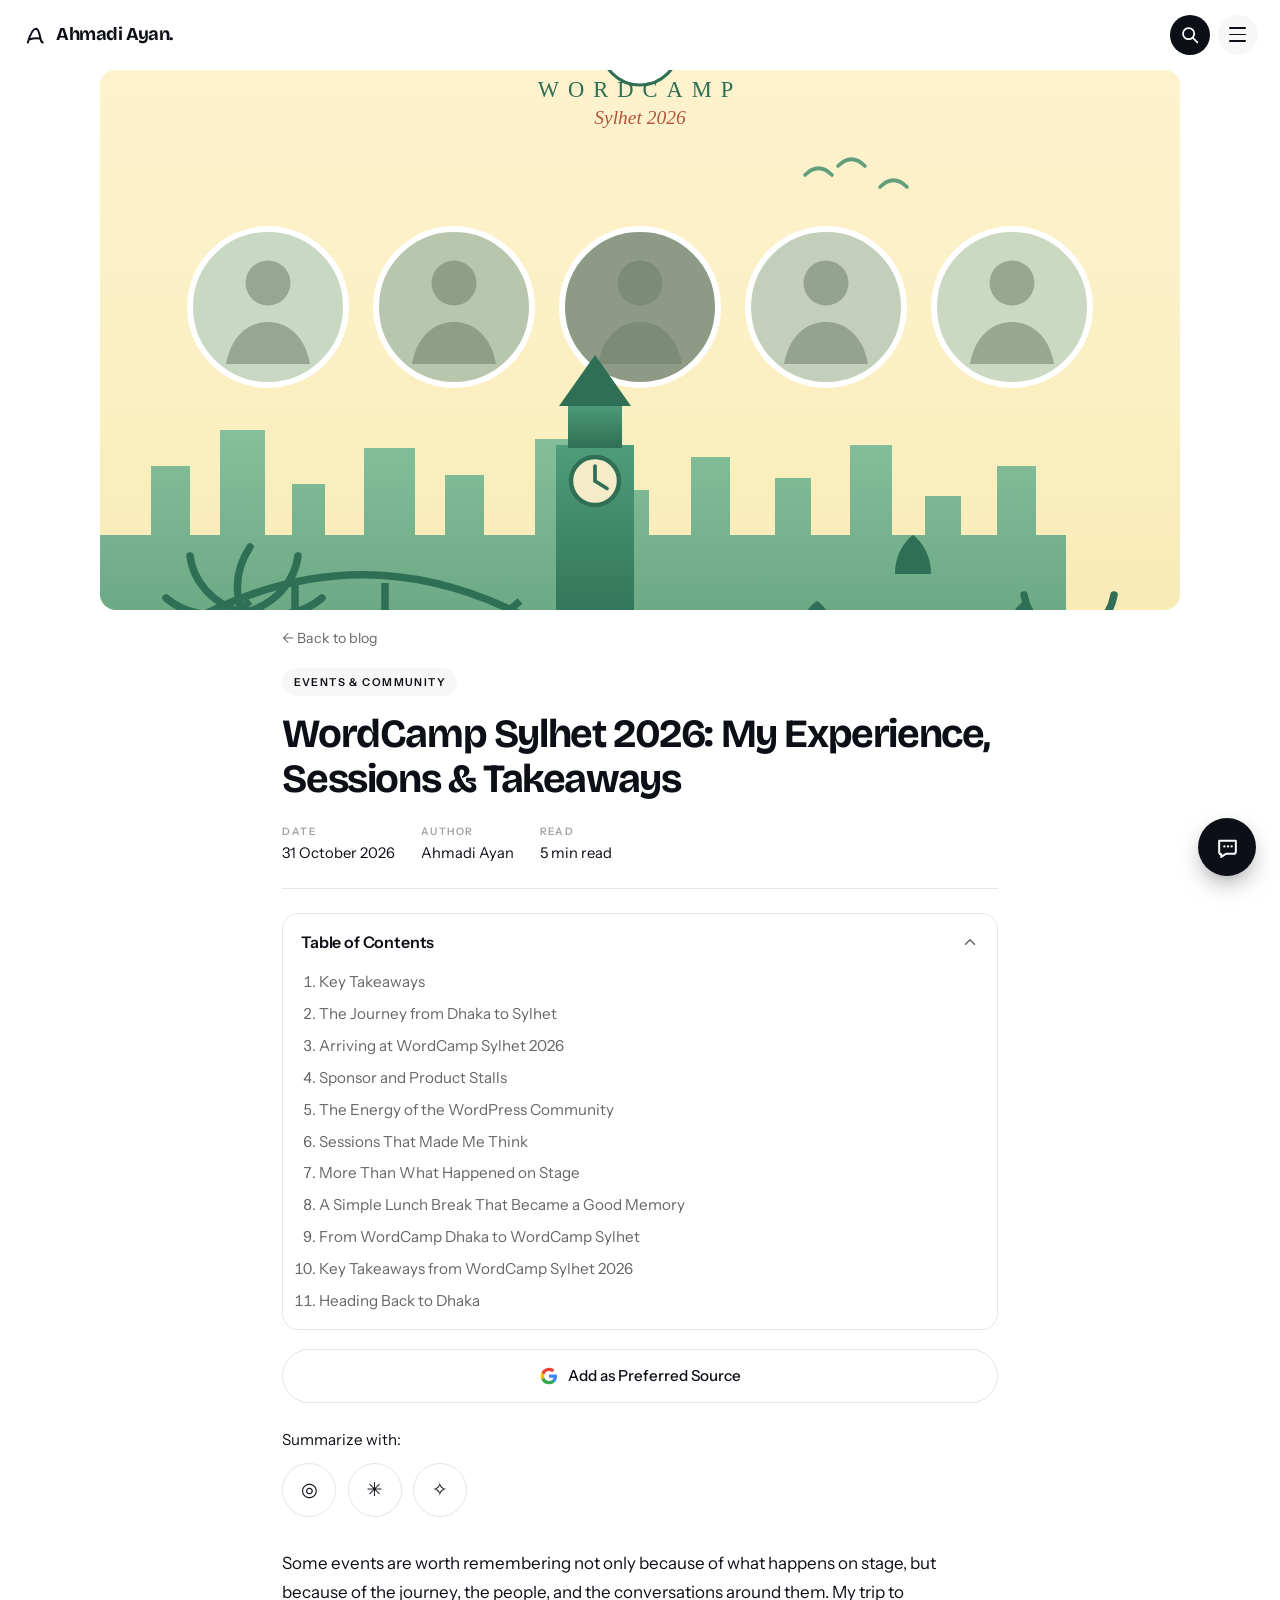
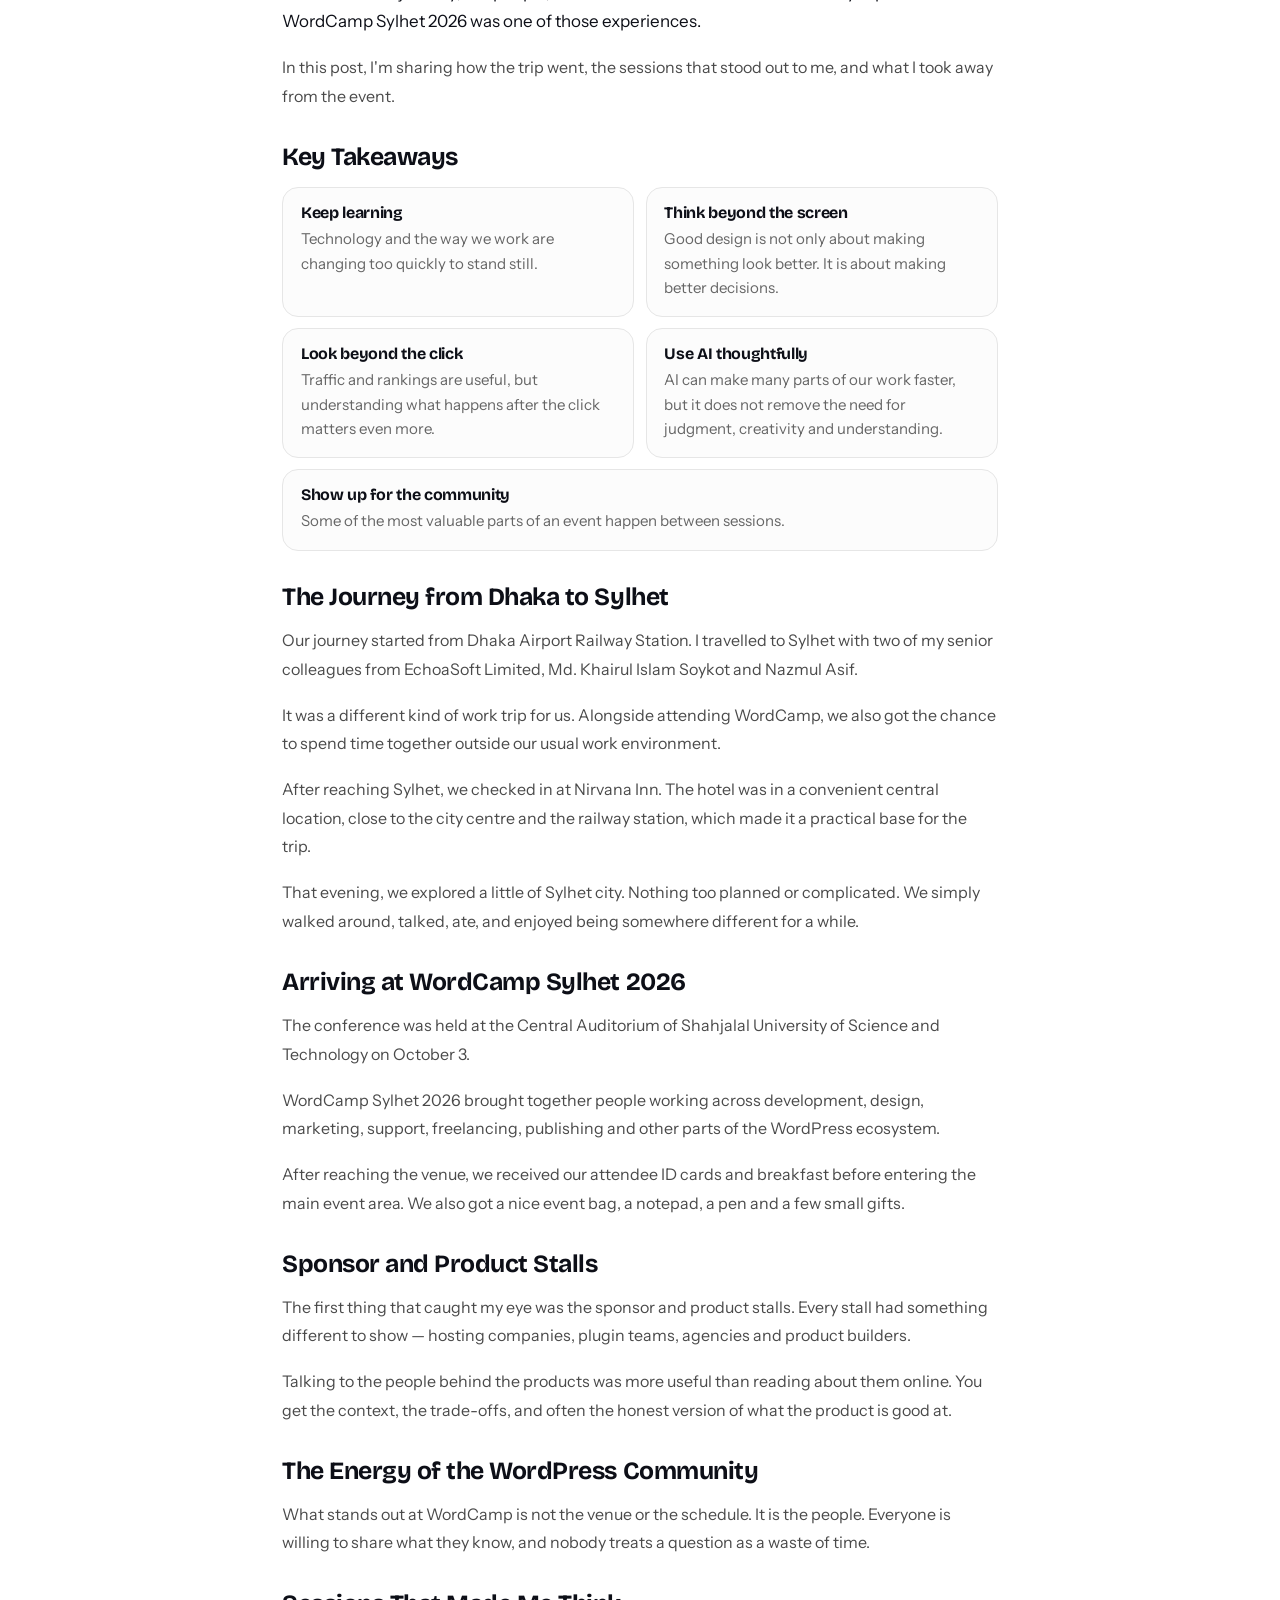
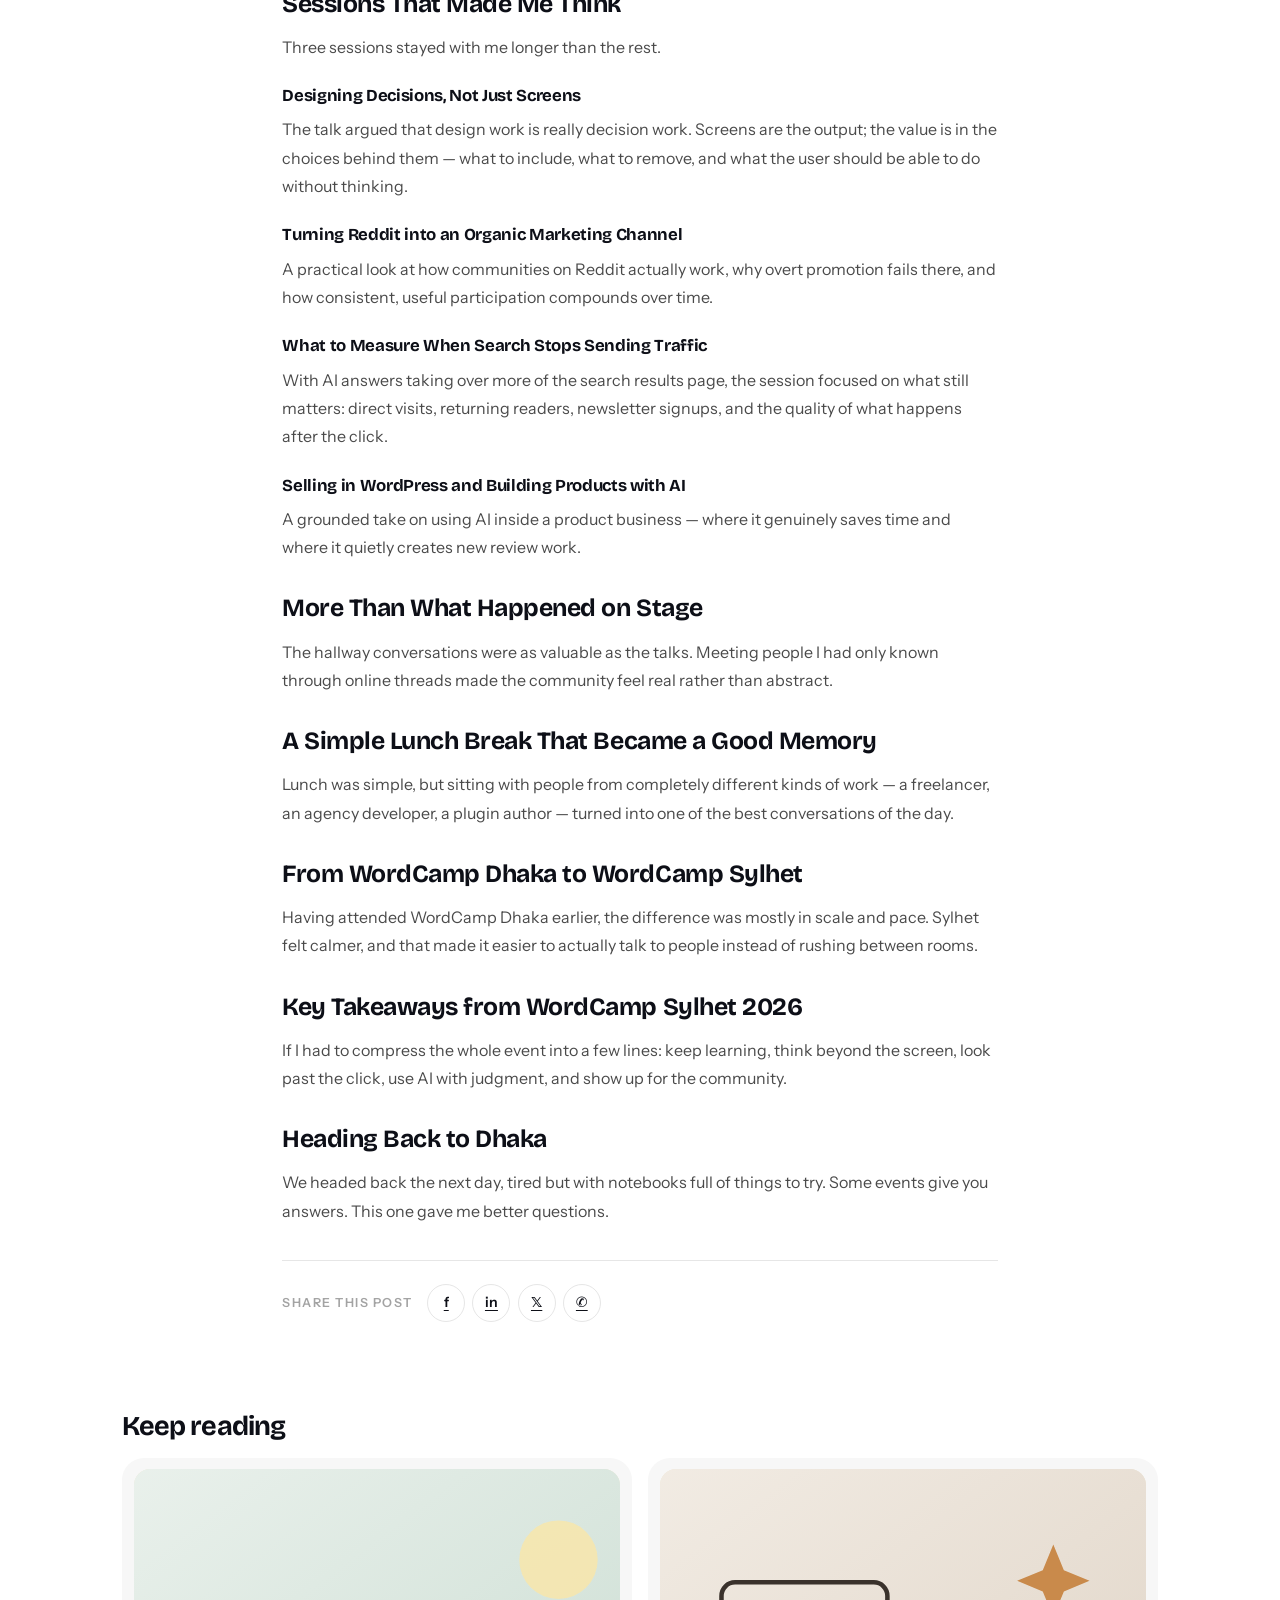
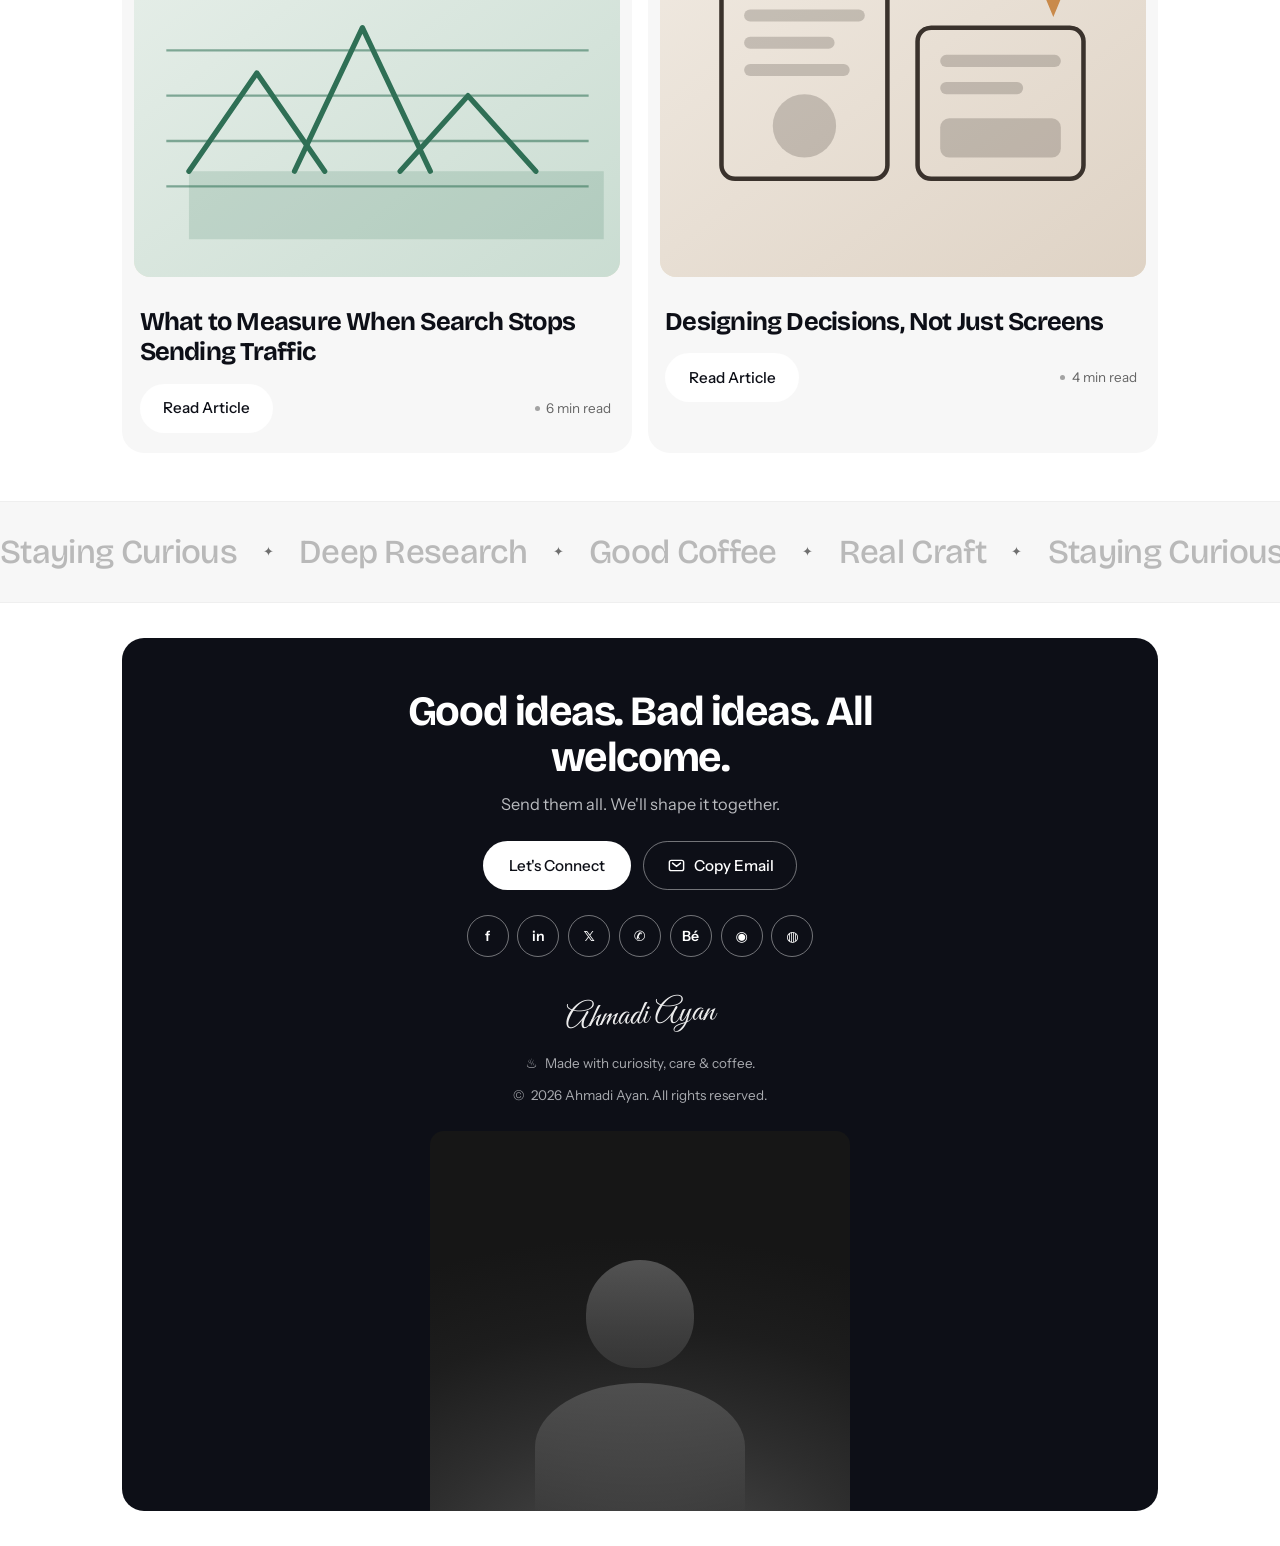
==== article.html @ 60da8b97 "Ahmadi Ayan portfolio — home, blog, article, resources, resume" ====
<!DOCTYPE html>
<html lang="en">
<head>
<meta charset="UTF-8" />
<meta name="viewport" content="width=device-width, initial-scale=1" />
<title>WordCamp Sylhet 2026: My Experience, Sessions &amp; Takeaways — Ahmadi Ayan</title>
<meta name="description" content="My trip from Dhaka to WordCamp Sylhet 2026: the sponsor stalls, standout sessions on AI, SEO and design, and the community moments that made it worth it." />
<meta name="theme-color" content="#ffffff" />
<link rel="preconnect" href="https://fonts.googleapis.com" />
<link rel="preconnect" href="https://fonts.gstatic.com" crossorigin />
<link href="https://fonts.googleapis.com/css2?family=Bricolage+Grotesque:opsz,wght@12..96,400;12..96,500;12..96,600;12..96,700;12..96,800&family=Instrument+Sans:wght@400;500;600;700&family=Great+Vibes&display=swap" rel="stylesheet" />
<link rel="stylesheet" href="css/style.css" />
<link rel="stylesheet" href="css/article.css" />
</head>
<body class="page-article">

<header class="hdr" id="hdr">
  <a class="brand" href="index.html" aria-label="Ahmadi Ayan — home">
    <svg class="mark" viewBox="0 0 40 40" aria-hidden="true">
      <path d="M9 31.5c3.4-11.8 7.6-21.2 12.4-21.2 4.4 0 5.6 8.4 6.8 14.4.9 4.5 2 6.8 3.8 6.8" fill="none" stroke="currentColor" stroke-width="3.2" stroke-linecap="round"/>
      <path d="M12.5 26.5c4.6-1.4 9.4-1.7 14.6-1.1" fill="none" stroke="currentColor" stroke-width="3.2" stroke-linecap="round"/>
    </svg>
    <span class="brand-name">Ahmadi Ayan.</span>
  </a>

  <div class="hdr-actions">
    <button class="icon-btn icon-dark" id="searchBtn" aria-label="Search" aria-expanded="false">
      <svg viewBox="0 0 24 24" aria-hidden="true">
        <circle cx="11" cy="11" r="6.4" fill="none" stroke="currentColor" stroke-width="2"/>
        <path d="M15.8 15.8 21 21" fill="none" stroke="currentColor" stroke-width="2" stroke-linecap="round"/>
      </svg>
    </button>
    <button class="icon-btn icon-soft" id="menuBtn" aria-label="Menu" aria-expanded="false" aria-controls="menuPanel">
      <span class="bars"><i></i><i></i><i></i></span>
    </button>
  </div>
</header>

<div class="scrim" id="scrim" hidden></div>

<nav class="menu-panel" id="menuPanel" hidden aria-label="Main menu">
  <ul class="menu-list">
    <li><a href="#" class="menu-link"><span class="mi">▬</span><span>Experience</span></a></li>
    <li><a href="#" class="menu-link"><span class="mi">≣</span><span>Projects</span></a></li>
    <li><a href="#" class="menu-link"><span class="mi">♥</span><span>Beyond Work</span></a></li>
    <li><a href="blog.html" class="menu-link is-active"><span class="mi">✎</span><span>Blog</span></a></li>
    <li>
      <button class="menu-link acc-btn" id="accBtn" aria-expanded="false" aria-controls="accBody">
        <span class="mi">▤</span><span>Resources</span>
        <svg class="chev" viewBox="0 0 24 24" aria-hidden="true"><path d="m6 9 6 6 6-6" fill="none" stroke="currentColor" stroke-width="2" stroke-linecap="round" stroke-linejoin="round"/></svg>
      </button>
      <div class="acc-body" id="accBody" hidden>
        <a href="resources.html">Books &amp; Guides</a>
        <a href="resources.html">Career Resources</a>
        <a href="resources.html">Tools I use</a>
        <a href="resources.html">Downloads</a>
      </div>
    </li>
    <li><a href="#search" class="menu-link" id="menuSearch"><span class="mi">⌕</span><span>Search &amp; Actions</span></a></li>
    <li><a href="#" class="menu-link"><span class="mi">▣</span><span>Resume &amp; CV</span></a></li>
  </ul>
</nav>

<div class="search-sheet" id="searchSheet" hidden role="dialog" aria-modal="true" aria-label="Search and actions">
  <div class="search-sheet-top">
    <div class="search-field">
      <svg viewBox="0 0 24 24" aria-hidden="true"><circle cx="11" cy="11" r="6.4" fill="none" stroke="currentColor" stroke-width="2"/><path d="M15.8 15.8 21 21" fill="none" stroke="currentColor" stroke-width="2" stroke-linecap="round"/></svg>
      <input type="search" id="sheetInput" placeholder="Search blogs, projects, resources…" autocomplete="off" />
    </div>
    <button class="sheet-close" id="sheetClose" aria-label="Close search">✕</button>
  </div>

  <p class="sheet-label">Quick actions</p>
  <ul class="sheet-actions">
    <li><a href="blog.html">Read the blog</a><span>↗</span></li>
    <li><a href="#" id="copyAction">Copy email address</a><span>⧉</span></li>
    <li><a href="mailto:hello@ahmadiayan.com">Book a call</a><span>↗</span></li>
    <li><a href="#">Download résumé</a><span>↓</span></li>
  </ul>

  <p class="sheet-label">Recent articles</p>
  <ul class="sheet-results" id="sheetResults">
    <li><a href="article.html">WordCamp Sylhet 2026: My Experience, Sessions &amp; Takeaways</a></li>
  </ul>
</div>

<main class="article">

  <div class="article-cover">
    <img src="images/cover-wordcamp.svg" alt="WordCamp Sylhet 2026 cover artwork" />
  </div>

  <div class="article-wrap">

    <p class="crumb"><a href="blog.html">← Back to blog</a></p>

    <span class="cat-pill">Events &amp; Community</span>

    <h1 class="article-title">WordCamp Sylhet 2026: My Experience, Sessions &amp; Takeaways</h1>

    <div class="article-meta">
      <div><span class="meta-label">Date</span><span class="meta-value">31 October 2026</span></div>
      <div><span class="meta-label">Author</span><span class="meta-value">Ahmadi Ayan</span></div>
      <div><span class="meta-label">Read</span><span class="meta-value">5 min read</span></div>
    </div>

    <!-- ============ TOC ============ -->
    <div class="toc" id="toc">
      <button class="toc-head" id="tocBtn" aria-expanded="true" aria-controls="tocBody">
        <span>Table of Contents</span>
        <svg class="chev" viewBox="0 0 24 24" aria-hidden="true"><path d="m6 9 6 6 6-6" fill="none" stroke="currentColor" stroke-width="2" stroke-linecap="round" stroke-linejoin="round"/></svg>
      </button>
      <ol class="toc-body" id="tocBody">
        <li><a href="#key-takeaways">Key Takeaways</a></li>
        <li><a href="#journey">The Journey from Dhaka to Sylhet</a></li>
        <li><a href="#arriving">Arriving at WordCamp Sylhet 2026</a></li>
        <li><a href="#stalls">Sponsor and Product Stalls</a></li>
        <li><a href="#community">The Energy of the WordPress Community</a></li>
        <li><a href="#sessions">Sessions That Made Me Think</a></li>
        <li><a href="#stage">More Than What Happened on Stage</a></li>
        <li><a href="#lunch">A Simple Lunch Break That Became a Good Memory</a></li>
        <li><a href="#dhaka">From WordCamp Dhaka to WordCamp Sylhet</a></li>
        <li><a href="#closing">Key Takeaways from WordCamp Sylhet 2026</a></li>
        <li><a href="#home">Heading Back to Dhaka</a></li>
      </ol>
    </div>

    <a class="preferred" href="#">
      <svg viewBox="0 0 24 24" aria-hidden="true">
        <path d="M21.6 12.2c0-.7-.1-1.4-.2-2H12v3.8h5.4a4.6 4.6 0 0 1-2 3v2.5h3.2c1.9-1.7 3-4.3 3-7.3z" fill="#4285F4"/>
        <path d="M12 22c2.7 0 4.9-.9 6.6-2.5l-3.2-2.5c-.9.6-2 1-3.4 1-2.6 0-4.8-1.7-5.6-4.1H3.1v2.6A10 10 0 0 0 12 22z" fill="#34A853"/>
        <path d="M6.4 13.9a6 6 0 0 1 0-3.8V7.5H3.1a10 10 0 0 0 0 9z" fill="#FBBC05"/>
        <path d="M12 5.9c1.5 0 2.8.5 3.8 1.5l2.8-2.8A10 10 0 0 0 3.1 7.5l3.3 2.6C7.2 7.6 9.4 5.9 12 5.9z" fill="#EA4335"/>
      </svg>
      Add as Preferred Source
    </a>

    <div class="summarize">
      <p class="summarize-label">Summarize with:</p>
      <div class="summarize-btns">
        <a href="#" aria-label="Summarize with ChatGPT" class="sum-btn">◎</a>
        <a href="#" aria-label="Summarize with Perplexity" class="sum-btn">✳</a>
        <a href="#" aria-label="Summarize with Gemini" class="sum-btn">✧</a>
      </div>
    </div>

    <!-- ============ BODY ============ -->
    <div class="prose">

      <p class="lead">Some events are worth remembering not only because of what happens on stage, but because of the journey, the people, and the conversations around them. My trip to WordCamp Sylhet 2026 was one of those experiences.</p>

      <p>In this post, I'm sharing how the trip went, the sessions that stood out to me, and what I took away from the event.</p>

      <h2 id="key-takeaways">Key Takeaways</h2>

      <div class="takeaways">
        <div class="takeaway">
          <h3>Keep learning</h3>
          <p>Technology and the way we work are changing too quickly to stand still.</p>
        </div>
        <div class="takeaway">
          <h3>Think beyond the screen</h3>
          <p>Good design is not only about making something look better. It is about making better decisions.</p>
        </div>
        <div class="takeaway">
          <h3>Look beyond the click</h3>
          <p>Traffic and rankings are useful, but understanding what happens after the click matters even more.</p>
        </div>
        <div class="takeaway">
          <h3>Use AI thoughtfully</h3>
          <p>AI can make many parts of our work faster, but it does not remove the need for judgment, creativity and understanding.</p>
        </div>
        <div class="takeaway">
          <h3>Show up for the community</h3>
          <p>Some of the most valuable parts of an event happen between sessions.</p>
        </div>
      </div>

      <h2 id="journey">The Journey from Dhaka to Sylhet</h2>
      <p>Our journey started from Dhaka Airport Railway Station. I travelled to Sylhet with two of my senior colleagues from EchoaSoft Limited, Md. Khairul Islam Soykot and Nazmul Asif.</p>
      <p>It was a different kind of work trip for us. Alongside attending WordCamp, we also got the chance to spend time together outside our usual work environment.</p>
      <p>After reaching Sylhet, we checked in at Nirvana Inn. The hotel was in a convenient central location, close to the city centre and the railway station, which made it a practical base for the trip.</p>
      <p>That evening, we explored a little of Sylhet city. Nothing too planned or complicated. We simply walked around, talked, ate, and enjoyed being somewhere different for a while.</p>

      <h2 id="arriving">Arriving at WordCamp Sylhet 2026</h2>
      <p>The conference was held at the Central Auditorium of Shahjalal University of Science and Technology on October 3.</p>
      <p>WordCamp Sylhet 2026 brought together people working across development, design, marketing, support, freelancing, publishing and other parts of the WordPress ecosystem.</p>
      <p>After reaching the venue, we received our attendee ID cards and breakfast before entering the main event area. We also got a nice event bag, a notepad, a pen and a few small gifts.</p>

      <h2 id="stalls">Sponsor and Product Stalls</h2>
      <p>The first thing that caught my eye was the sponsor and product stalls. Every stall had something different to show — hosting companies, plugin teams, agencies and product builders.</p>
      <p>Talking to the people behind the products was more useful than reading about them online. You get the context, the trade-offs, and often the honest version of what the product is good at.</p>

      <h2 id="community">The Energy of the WordPress Community</h2>
      <p>What stands out at WordCamp is not the venue or the schedule. It is the people. Everyone is willing to share what they know, and nobody treats a question as a waste of time.</p>

      <h2 id="sessions">Sessions That Made Me Think</h2>
      <p>Three sessions stayed with me longer than the rest.</p>

      <h3>Designing Decisions, Not Just Screens</h3>
      <p>The talk argued that design work is really decision work. Screens are the output; the value is in the choices behind them — what to include, what to remove, and what the user should be able to do without thinking.</p>

      <h3>Turning Reddit into an Organic Marketing Channel</h3>
      <p>A practical look at how communities on Reddit actually work, why overt promotion fails there, and how consistent, useful participation compounds over time.</p>

      <h3>What to Measure When Search Stops Sending Traffic</h3>
      <p>With AI answers taking over more of the search results page, the session focused on what still matters: direct visits, returning readers, newsletter signups, and the quality of what happens after the click.</p>

      <h3>Selling in WordPress and Building Products with AI</h3>
      <p>A grounded take on using AI inside a product business — where it genuinely saves time and where it quietly creates new review work.</p>

      <h2 id="stage">More Than What Happened on Stage</h2>
      <p>The hallway conversations were as valuable as the talks. Meeting people I had only known through online threads made the community feel real rather than abstract.</p>

      <h2 id="lunch">A Simple Lunch Break That Became a Good Memory</h2>
      <p>Lunch was simple, but sitting with people from completely different kinds of work — a freelancer, an agency developer, a plugin author — turned into one of the best conversations of the day.</p>

      <h2 id="dhaka">From WordCamp Dhaka to WordCamp Sylhet</h2>
      <p>Having attended WordCamp Dhaka earlier, the difference was mostly in scale and pace. Sylhet felt calmer, and that made it easier to actually talk to people instead of rushing between rooms.</p>

      <h2 id="closing">Key Takeaways from WordCamp Sylhet 2026</h2>
      <p>If I had to compress the whole event into a few lines: keep learning, think beyond the screen, look past the click, use AI with judgment, and show up for the community.</p>

      <h2 id="home">Heading Back to Dhaka</h2>
      <p>We headed back the next day, tired but with notebooks full of things to try. Some events give you answers. This one gave me better questions.</p>

      <div class="share-row">
        <span class="share-label">Share this post</span>
        <ul class="socials socials--light">
          <li><a href="#" aria-label="Facebook">f</a></li>
          <li><a href="#" aria-label="LinkedIn">in</a></li>
          <li><a href="#" aria-label="X">𝕏</a></li>
          <li><a href="#" aria-label="WhatsApp">✆</a></li>
        </ul>
      </div>

    </div>
  </div>

  <section class="related">
    <div class="wrap">
      <h2 class="sec-title">Keep reading</h2>
      <div class="related-grid">
        <article class="post-card">
          <a class="post-thumb" href="article.html"><img src="images/cover-alt.svg" alt="Analytics cover" /></a>
          <div class="post-body">
            <h3 class="post-title"><a href="article.html">What to Measure When Search Stops Sending Traffic</a></h3>
            <div class="post-foot">
              <a class="btn-pill" href="article.html">Read Article</a>
              <span class="read-time"><i></i>6 min read</span>
            </div>
          </div>
        </article>

        <article class="post-card">
          <a class="post-thumb" href="article.html"><img src="images/cover-design.svg" alt="Design cover" /></a>
          <div class="post-body">
            <h3 class="post-title"><a href="article.html">Designing Decisions, Not Just Screens</a></h3>
            <div class="post-foot">
              <a class="btn-pill" href="article.html">Read Article</a>
              <span class="read-time"><i></i>4 min read</span>
            </div>
          </div>
        </article>
      </div>
    </div>
  </section>

  <div class="ticker" aria-hidden="true">
    <div class="ticker-track">
      <span>Staying Curious</span><span class="dot">✦</span>
      <span>Deep Research</span><span class="dot">✦</span>
      <span>Good Coffee</span><span class="dot">✦</span>
      <span>Real Craft</span><span class="dot">✦</span>
      <span>Staying Curious</span><span class="dot">✦</span>
      <span>Deep Research</span><span class="dot">✦</span>
      <span>Good Coffee</span><span class="dot">✦</span>
      <span>Real Craft</span><span class="dot">✦</span>
    </div>
  </div>

  <footer class="foot-wrap">
    <div class="foot-card">
      <h2>Good ideas. Bad ideas. All welcome.</h2>
      <p class="foot-sub">Send them all. We'll shape it together.</p>

      <div class="foot-btns">
        <a class="btn-pill btn-full" href="mailto:hello@ahmadiayan.com">Let's Connect</a>
        <button class="btn-pill btn-ghost" id="copyEmail">
          <svg viewBox="0 0 24 24" aria-hidden="true"><rect x="3" y="5.5" width="18" height="13" rx="2.5" fill="none" stroke="currentColor" stroke-width="1.8"/><path d="m7 9 5 4 5-4" fill="none" stroke="currentColor" stroke-width="1.8" stroke-linecap="round"/></svg>
          Copy Email
        </button>
      </div>

      <ul class="socials">
        <li><a href="#" aria-label="Facebook">f</a></li>
        <li><a href="#" aria-label="LinkedIn">in</a></li>
        <li><a href="#" aria-label="X">𝕏</a></li>
        <li><a href="#" aria-label="WhatsApp">✆</a></li>
        <li><a href="#" aria-label="Behance">Bé</a></li>
        <li><a href="#" aria-label="GitHub">◉</a></li>
        <li><a href="#" aria-label="Dribbble">◍</a></li>
      </ul>

      <p class="signature" aria-hidden="true">Ahmadi Ayan</p>

      <p class="foot-note"><span aria-hidden="true">♨</span> Made with curiosity, care &amp; coffee.</p>
      <p class="foot-note"><span aria-hidden="true">©</span> 2026 Ahmadi Ayan. All rights reserved.</p>

      <div class="foot-photo" aria-hidden="true"></div>
    </div>
  </footer>

</main>

<button class="fab" id="fab" aria-label="Chat with me">
  <svg viewBox="0 0 24 24" aria-hidden="true">
    <path d="M4 5.5h16v10.5a2 2 0 0 1-2 2h-7.4L6 21v-2.5H6a2 2 0 0 1-2-2z" fill="none" stroke="currentColor" stroke-width="1.9" stroke-linejoin="round"/>
    <circle cx="9" cy="11" r="1.1" fill="currentColor"/><circle cx="12.5" cy="11" r="1.1" fill="currentColor"/><circle cx="16" cy="11" r="1.1" fill="currentColor"/>
  </svg>
</button>

<div class="toast" id="toast" role="status" aria-live="polite"></div>

<script src="js/app.js"></script>
<script src="js/article.js"></script>
</body>
</html>
---- css/style.css ----
/* =========================================================
   Ahmadi Ayan — portfolio clone (blog page)
   palette + type taken from helloahmadiayan.com/blog
   ========================================================= */

:root {
  --ink: #0d0f17;
  --ink-2: #181b26;
  --body: #666666;
  --muted: #a3a3a3;
  --line: #e6e6e6;
  --soft: #f7f7f7;
  --white: #ffffff;

  --r-card: 22px;
  --r-img: 16px;
  --r-field: 14px;

  --pad: clamp(1.05rem, 4.4vw, 1.4rem);
  --ease: cubic-bezier(.22, .61, .36, 1);
  --hdr-h: 62px;
}

* { box-sizing: border-box; }

html {
  -webkit-text-size-adjust: 100%;
  scroll-behavior: smooth;
  scroll-padding-top: calc(var(--hdr-h) + 12px);
}

@media (prefers-reduced-motion: reduce) {
  html { scroll-behavior: auto; }
  *, *::before, *::after {
    animation-duration: .001ms !important;
    animation-iteration-count: 1 !important;
    transition-duration: .001ms !important;
  }
}

body {
  margin: 0;
  background: var(--white);
  color: var(--ink);
  font-family: "Instrument Sans", system-ui, -apple-system, sans-serif;
  font-size: 16px;
  line-height: 1.55;
  -webkit-font-smoothing: antialiased;
  overflow-x: hidden;
}

h1, h2, h3, h4 {
  font-family: "Bricolage Grotesque", "Instrument Sans", sans-serif;
  margin: 0;
  line-height: 1.12;
  letter-spacing: -.02em;
  font-weight: 700;
}

p { margin: 0; }
a { color: inherit; text-decoration: none; }
button { font: inherit; color: inherit; background: none; border: 0; padding: 0; cursor: pointer; }
ul { margin: 0; padding: 0; list-style: none; }

::selection { background: var(--ink); color: #fff; }

:focus-visible {
  outline: 2px solid var(--ink);
  outline-offset: 3px;
  border-radius: 8px;
}

/* ================= HEADER ================= */
.hdr {
  position: sticky;
  top: 0;
  z-index: 60;
  display: flex;
  align-items: center;
  justify-content: space-between;
  height: var(--hdr-h);
  padding: 0 var(--pad);
  background: rgba(255, 255, 255, .86);
  -webkit-backdrop-filter: blur(14px);
  backdrop-filter: blur(14px);
  border-bottom: 1px solid transparent;
  transition: border-color .3s var(--ease), background .3s var(--ease);
}
.hdr.is-scrolled { border-bottom-color: var(--line); background: rgba(255,255,255,.94); }

.brand {
  display: inline-flex;
  align-items: center;
  gap: .5rem;
  min-width: 0;
}
.mark { width: 26px; height: 26px; color: var(--ink); flex: 0 0 auto; }
.brand-name {
  font-family: "Bricolage Grotesque", sans-serif;
  font-weight: 700;
  font-size: 1.14rem;
  letter-spacing: -.03em;
}

.hdr-actions { display: flex; align-items: center; gap: .5rem; }

.icon-btn {
  position: relative;
  width: 40px; height: 40px;
  display: grid;
  place-items: center;
  border-radius: 50%;
  transition: transform .25s var(--ease), background .25s var(--ease), color .25s var(--ease);
  -webkit-tap-highlight-color: transparent;
}
.icon-btn svg { width: 21px; height: 21px; }
.icon-btn:active { transform: scale(.93); }

.icon-dark { background: var(--ink); color: #fff; }
.icon-dark:hover { background: #22262f; }

.icon-soft { background: var(--soft); color: var(--ink); }
.icon-soft:hover { background: #eeefef; }

.bars { display: grid; gap: 4.5px; width: 17px; }
.bars i {
  display: block; height: 1.9px; border-radius: 2px;
  background: currentColor;
  transition: transform .35s var(--ease), opacity .2s var(--ease);
}
#menuBtn[aria-expanded="true"] .bars i:nth-child(1) { transform: translateY(6.4px) rotate(45deg); }
#menuBtn[aria-expanded="true"] .bars i:nth-child(2) { opacity: 0; }
#menuBtn[aria-expanded="true"] .bars i:nth-child(3) { transform: translateY(-6.4px) rotate(-45deg); }

/* ================= SCRIM + MENU ================= */
.scrim {
  position: fixed;
  inset: 0;
  z-index: 45;
  background: rgba(13, 15, 23, .28);
  -webkit-backdrop-filter: blur(2px);
  backdrop-filter: blur(2px);
  opacity: 0;
  transition: opacity .32s var(--ease);
}
.scrim.is-open { opacity: 1; }

.menu-panel {
  position: fixed;
  top: var(--hdr-h);
  left: 0; right: 0;
  z-index: 50;
  background: var(--white);
  border-bottom: 1px solid var(--line);
  padding: .5rem var(--pad) 1.4rem;
  max-height: calc(100dvh - var(--hdr-h));
  overflow-y: auto;
  transform: translateY(-10px);
  opacity: 0;
  transition: opacity .28s var(--ease), transform .28s var(--ease);
}
.menu-panel.is-open { opacity: 1; transform: none; }

.menu-list { display: grid; }
.menu-list > li + li { margin-top: .1rem; }

.menu-link {
  display: flex;
  align-items: center;
  gap: .85rem;
  width: 100%;
  padding: .82rem .9rem;
  border-radius: 999px;
  font-size: 1.06rem;
  font-weight: 500;
  letter-spacing: -.01em;
  text-align: left;
  transition: background .22s var(--ease), color .22s var(--ease);
}
.menu-link:hover { background: #f4f4f4; }
.menu-link.is-active { background: var(--soft); }

.mi {
  display: grid;
  place-items: center;
  width: 20px;
  font-size: .95rem;
  color: var(--ink);
  opacity: .9;
}

.chev {
  width: 18px; height: 18px;
  margin-left: auto;
  color: var(--body);
  transition: transform .3s var(--ease);
}
.acc-btn[aria-expanded="true"] .chev { transform: rotate(180deg); }

.acc-body {
  display: grid;
  padding: 0 0 .35rem 2.6rem;
  animation: accIn .25s var(--ease);
}
@keyframes accIn { from { opacity: 0; transform: translateY(-4px); } }
.acc-body a {
  padding: .55rem 0;
  font-size: .96rem;
  color: var(--body);
  border-bottom: 1px solid var(--line);
}
.acc-body a:last-child { border-bottom: 0; }
.acc-body a:hover { color: var(--ink); }

/* ================= SEARCH SHEET ================= */
.search-sheet {
  position: fixed;
  top: var(--hdr-h);
  left: 0; right: 0;
  z-index: 55;
  background: var(--white);
  border-bottom: 1px solid var(--line);
  padding: 1rem var(--pad) 1.4rem;
  max-height: calc(100dvh - var(--hdr-h));
  overflow-y: auto;
  transform: translateY(-10px);
  opacity: 0;
  transition: opacity .28s var(--ease), transform .28s var(--ease);
}
.search-sheet.is-open { opacity: 1; transform: none; }

.search-sheet-top { display: flex; align-items: center; gap: .55rem; }

.sheet-close {
  flex: 0 0 auto;
  width: 40px; height: 40px;
  border-radius: 50%;
  background: var(--soft);
  font-size: .95rem;
}

.sheet-label {
  margin: 1.35rem 0 .6rem;
  font-size: .74rem;
  font-weight: 600;
  letter-spacing: .12em;
  text-transform: uppercase;
  color: var(--muted);
}

.sheet-actions { display: grid; }
.sheet-actions li {
  display: flex;
  align-items: center;
  justify-content: space-between;
  padding: .75rem 0;
  border-bottom: 1px solid var(--line);
  font-size: .98rem;
}
.sheet-actions li span { color: var(--muted); }

.sheet-results { display: grid; gap: .6rem; }
.sheet-results a {
  display: block;
  padding: .8rem .95rem;
  border: 1px solid var(--line);
  border-radius: 14px;
  font-size: .94rem;
  line-height: 1.4;
}
.sheet-results a:hover { border-color: var(--ink); }

/* ================= LAYOUT ================= */
main { display: block; }

.wrap {
  padding-left: var(--pad);
  padding-right: var(--pad);
}

/* ================= HERO ================= */
.hero {
  text-align: center;
  padding: clamp(1.6rem, 7vw, 3.2rem) var(--pad) clamp(1.4rem, 5vw, 2rem);
}
.hero h1 {
  font-size: clamp(1.85rem, 8vw, 3.2rem);
  font-weight: 700;
  letter-spacing: -.035em;
}
.hero-sub {
  max-width: 34ch;
  margin: .85rem auto 0;
  color: var(--body);
  font-size: clamp(.95rem, 3.9vw, 1.05rem);
  line-height: 1.6;
}

/* ================= POST CARD ================= */
.post-card {
  background: var(--soft);
  border-radius: var(--r-card);
  padding: .72rem;
  overflow: hidden;
  transition: transform .4s var(--ease), background .3s var(--ease);
}
@media (hover: hover) {
  .post-card:hover { background: #f2f2f2; }
}

.post-thumb {
  display: block;
  border-radius: var(--r-img);
  overflow: hidden;
  background: #efe9d6;
  aspect-ratio: 4 / 3.35;
}
.post-thumb img {
  display: block;
  width: 100%;
  height: 100%;
  object-fit: cover;
  transition: transform .6s var(--ease);
}
.post-card:hover .post-thumb img { transform: scale(1.025); }

.post-body { padding: 1rem .35rem .55rem; }

.badge {
  display: inline-flex;
  align-items: center;
  gap: .4rem;
  padding: .42rem .85rem;
  border-radius: 999px;
  background: var(--white);
  font-size: .82rem;
  font-weight: 500;
  color: var(--ink);
}
.badge span { font-size: .75rem; }

.post-title {
  margin: .85rem 0 0;
  font-size: clamp(1.28rem, 5.4vw, 1.6rem);
  font-weight: 700;
  letter-spacing: -.03em;
  line-height: 1.2;
}
.post-title a { display: block; }
.post-title a:hover { opacity: .72; }

.post-excerpt {
  margin-top: .6rem;
  color: var(--body);
  font-size: .96rem;
  line-height: 1.62;
  display: -webkit-box;
  -webkit-line-clamp: 3;
  -webkit-box-orient: vertical;
  overflow: hidden;
}

.btn-pill {
  display: inline-flex;
  align-items: center;
  justify-content: center;
  gap: .5rem;
  min-height: 46px;
  padding: .72rem 1.4rem;
  border-radius: 999px;
  background: var(--white);
  color: var(--ink);
  font-size: .95rem;
  font-weight: 500;
  border: 1px solid transparent;
  transition: transform .25s var(--ease), background .25s var(--ease), border-color .25s var(--ease), color .25s var(--ease);
}
.btn-pill:hover { transform: translateY(-1px); border-color: var(--line); }
.btn-pill:active { transform: scale(.98); }

.featured .btn-pill { margin-top: 1.1rem; }

/* ================= EXPLORE ================= */
.explore { padding-top: clamp(2.2rem, 9vw, 3.4rem); }

.sec-title {
  font-size: clamp(1.28rem, 5.6vw, 1.7rem);
  font-weight: 700;
  letter-spacing: -.03em;
  margin-bottom: .95rem;
}

.chips {
  display: flex;
  flex-wrap: wrap;
  gap: .5rem;
  margin-bottom: 1.15rem;
}

.chip {
  min-height: 40px;
  padding: .5rem 1.05rem;
  border-radius: 999px;
  border: 1px solid var(--line);
  background: var(--white);
  font-size: .9rem;
  font-weight: 500;
  color: var(--ink);
  transition: background .25s var(--ease), border-color .25s var(--ease), color .25s var(--ease);
  -webkit-tap-highlight-color: transparent;
}
.chip:hover { border-color: #cfcfcf; }
.chip.is-active {
  background: var(--ink);
  border-color: var(--ink);
  color: #fff;
}

.search-field {
  display: flex;
  align-items: center;
  gap: .55rem;
  height: 50px;
  padding: 0 1rem;
  border: 1px solid var(--line);
  border-radius: var(--r-field);
  background: var(--white);
  transition: border-color .25s var(--ease), box-shadow .25s var(--ease);
}
.search-field:focus-within {
  border-color: #bdbdbd;
  box-shadow: 0 0 0 4px rgba(13,15,23,.045);
}
.search-field svg { width: 20px; height: 20px; color: var(--body); flex: 0 0 auto; }
.search-field input {
  flex: 1 1 auto;
  min-width: 0;
  height: 100%;
  border: 0;
  background: none;
  font: inherit;
  font-size: .97rem;
  color: var(--ink);
  outline: none;
  -webkit-appearance: none;
}
.search-field input::placeholder { color: var(--muted); }
.search-field--page { margin-top: .2rem; }

/* ================= LIST ================= */
.list {
  padding-top: clamp(1.4rem, 5vw, 2rem);
  padding-bottom: clamp(2.4rem, 9vw, 4rem);
  display: grid;
  gap: 1rem;
}

.list .post-thumb { aspect-ratio: 4 / 3; }
.list .post-title { font-size: clamp(1.16rem, 4.8vw, 1.4rem); }

.post-foot {
  display: flex;
  align-items: center;
  justify-content: space-between;
  gap: .75rem;
  margin-top: 1rem;
}

.read-time {
  display: inline-flex;
  align-items: center;
  gap: .4rem;
  font-size: .84rem;
  color: var(--body);
  padding-right: .25rem;
}
.read-time i {
  width: 5px; height: 5px;
  border-radius: 50%;
  background: var(--muted);
}

.empty {
  padding: 2.5rem 0;
  text-align: center;
  color: var(--body);
}

/* ================= TICKER ================= */
.ticker {
  overflow: hidden;
  background: var(--soft);
  padding: clamp(1rem, 3.4vw, 1.5rem) 0;
  border-top: 1px solid #efefef;
  border-bottom: 1px solid #efefef;
}
.ticker-track {
  display: flex;
  align-items: center;
  gap: 1.6rem;
  width: max-content;
  animation: ticker 28s linear infinite;
}
.ticker-track span {
  font-family: "Bricolage Grotesque", sans-serif;
  font-size: clamp(1.35rem, 6vw, 2.1rem);
  font-weight: 500;
  letter-spacing: -.02em;
  color: #b9b9b9;
  white-space: nowrap;
}
.ticker-track .dot {
  font-size: .8rem;
  color: #6f6f6f;
}
@keyframes ticker {
  from { transform: translateX(0); }
  to { transform: translateX(-50%); }
}

/* ================= FOOTER ================= */
.foot-wrap { padding: clamp(1.4rem, 5vw, 2.2rem) var(--pad) clamp(1.4rem, 5vw, 2.2rem); }

.foot-card {
  position: relative;
  background: var(--ink);
  color: #fff;
  border-radius: var(--r-card);
  padding: clamp(1.9rem, 7vw, 3.2rem) clamp(1.1rem, 5vw, 2.4rem) 0;
  text-align: center;
  overflow: hidden;
}

.foot-card h2 {
  font-size: clamp(1.6rem, 7.4vw, 2.6rem);
  font-weight: 700;
  letter-spacing: -.035em;
  line-height: 1.1;
  max-width: 18ch;
  margin: 0 auto;
}
.foot-sub {
  margin-top: .7rem;
  color: #b9bbbf;
  font-size: clamp(.92rem, 3.8vw, 1.02rem);
}

.foot-btns {
  display: flex;
  flex-wrap: wrap;
  gap: .6rem;
  justify-content: center;
  margin-top: 1.5rem;
}
.btn-full { background: #fff; color: var(--ink); min-width: 148px; }
.btn-ghost {
  background: transparent;
  color: #fff;
  border-color: rgba(255,255,255,.42);
}
.btn-ghost:hover { border-color: #fff; background: rgba(255,255,255,.06); }
.btn-ghost svg { width: 19px; height: 19px; }

.socials {
  display: flex;
  flex-wrap: wrap;
  justify-content: center;
  gap: .55rem;
  margin-top: 1.6rem;
}
.socials a {
  width: 42px; height: 42px;
  display: grid;
  place-items: center;
  border: 1px solid rgba(255,255,255,.42);
  border-radius: 50%;
  font-size: .88rem;
  font-weight: 600;
  color: #fff;
  transition: background .25s var(--ease), border-color .25s var(--ease);
}
.socials a:hover { background: rgba(255,255,255,.12); border-color: #fff; }

.signature {
  margin-top: 2rem;
  font-family: "Great Vibes", "Segoe Script", cursive;
  font-size: 2.1rem;
  color: #fff;
  opacity: .92;
  transform: rotate(-3deg);
}

.foot-note {
  margin-top: .7rem;
  font-size: .84rem;
  color: #a9abb0;
  display: flex;
  align-items: center;
  justify-content: center;
  gap: .45rem;
}
.foot-note:first-of-type { margin-top: 1.6rem; }

.foot-photo {
  width: min(100%, 340px);
  height: 260px;
  margin: 1.6rem auto 0;
  border-radius: 14px 14px 0 0;
  background:
    radial-gradient(120% 90% at 50% 118%, #4c4f56 0%, #2b2e35 46%, #1a1d24 74%, #14161c 100%),
    linear-gradient(180deg, #1b1e25, #0f1116);
  position: relative;
  overflow: hidden;
  filter: grayscale(1);
}
.foot-photo::before {
  content: "";
  position: absolute;
  left: 50%; top: 34%;
  width: 108px; height: 108px;
  transform: translateX(-50%);
  border-radius: 50% 50% 46% 46%;
  background: linear-gradient(180deg, #8b8d93, #5e6168 62%, #43464d);
  opacity: .5;
}
.foot-photo::after {
  content: "";
  position: absolute;
  left: 50%; bottom: 0;
  width: 210px; height: 128px;
  transform: translateX(-50%);
  border-radius: 50% 50% 0 0;
  background: linear-gradient(180deg, #7d7f86, #3a3d44);
  opacity: .45;
}

/* ================= FAB + TOAST ================= */
.fab {
  position: fixed;
  right: clamp(1rem, 4vw, 1.5rem);
  bottom: clamp(1rem, 4vw, 1.5rem);
  z-index: 40;
  width: 58px; height: 58px;
  border-radius: 50%;
  background: var(--ink);
  color: #fff;
  display: grid;
  place-items: center;
  box-shadow: 0 10px 26px -8px rgba(13,15,23,.55);
  transition: transform .25s var(--ease), box-shadow .25s var(--ease);
}
.fab svg { width: 25px; height: 25px; }
.fab:hover { transform: translateY(-2px); box-shadow: 0 16px 32px -10px rgba(13,15,23,.6); }
.fab:active { transform: scale(.94); }

.toast {
  position: fixed;
  left: 50%;
  bottom: 88px;
  z-index: 70;
  transform: translate(-50%, 14px);
  padding: .7rem 1.1rem;
  border-radius: 999px;
  background: var(--ink);
  color: #fff;
  font-size: .86rem;
  opacity: 0;
  pointer-events: none;
  transition: opacity .28s var(--ease), transform .28s var(--ease);
}
.toast.show { opacity: 1; transform: translate(-50%, 0); }

/* ================= REVEAL ================= */
.reveal {
  opacity: 0;
  transform: translateY(16px);
  transition: opacity .7s var(--ease), transform .7s var(--ease);
}
.reveal.in { opacity: 1; transform: none; }

/* ================= RESPONSIVE ================= */
@media (min-width: 720px) {
  :root { --hdr-h: 70px; }
  .hero { padding-top: 3.4rem; }
  .hero-sub { max-width: 46ch; }

  .featured { display: grid; grid-template-columns: 1.05fr 1fr; gap: .5rem; align-items: center; }
  .featured .post-thumb { aspect-ratio: 4 / 3.2; }
  .featured .post-body { padding: .5rem 1rem .5rem 1.3rem; }

  .list { grid-template-columns: 1fr 1fr; }

  .foot-btns { gap: .75rem; }
  .foot-photo { height: 320px; }
}

@media (min-width: 1024px) {
  .wrap, .foot-wrap { max-width: 1080px; margin-left: auto; margin-right: auto; }
  .hero { padding-top: 4rem; }
  .foot-photo { width: min(100%, 420px); height: 380px; }
}
---- css/article.css ----
/* =========================================================
   article page
   ========================================================= */

/* reading progress */
.progress {
  position: fixed;
  top: 0; left: 0;
  height: 2px;
  width: 0;
  background: var(--ink);
  z-index: 70;
  transition: width .1s linear;
}

.article-cover {
  margin: 0 var(--pad);
  border-radius: var(--r-img);
  overflow: hidden;
  aspect-ratio: 16 / 10;
  background: #fbefc0;
}
.article-cover img {
  width: 100%; height: 100%;
  display: block;
  object-fit: cover;
}

.article-wrap {
  padding: 0 var(--pad);
  max-width: 760px;
  margin: 0 auto;
}

.crumb {
  margin: 1.15rem 0 1.1rem;
  font-size: .88rem;
  color: var(--body);
}
.crumb a:hover { color: var(--ink); }

.cat-pill {
  display: inline-block;
  padding: .35rem .7rem;
  border-radius: 999px;
  background: var(--soft);
  font-size: .68rem;
  font-weight: 600;
  letter-spacing: .13em;
  text-transform: uppercase;
  color: var(--ink);
}

.article-title {
  margin: 1rem 0 0;
  font-size: clamp(1.6rem, 7.2vw, 2.5rem);
  font-weight: 700;
  letter-spacing: -.035em;
  line-height: 1.12;
}

.article-meta {
  display: flex;
  flex-wrap: wrap;
  gap: 1.6rem;
  margin-top: 1.4rem;
  padding-bottom: 1.4rem;
  border-bottom: 1px solid var(--line);
}
.article-meta > div { display: grid; gap: .15rem; }
.meta-label {
  font-size: .64rem;
  font-weight: 600;
  letter-spacing: .14em;
  text-transform: uppercase;
  color: var(--muted);
}
.meta-value { font-size: .92rem; color: var(--ink); }

/* ---------------- TOC ---------------- */
.toc {
  margin-top: 1.5rem;
  border: 1px solid var(--line);
  border-radius: 16px;
  overflow: hidden;
  background: var(--white);
}
.toc-head {
  display: flex;
  align-items: center;
  justify-content: space-between;
  width: 100%;
  padding: 1rem 1.1rem;
  font-size: 1rem;
  font-weight: 600;
  letter-spacing: -.01em;
  text-align: left;
}
.toc-head .chev { color: var(--body); transition: transform .3s var(--ease); }
.toc-head[aria-expanded="true"] .chev { transform: rotate(180deg); }

.toc-body {
  margin: 0;
  padding: 0 1.1rem 1.1rem 2.2rem;
  display: grid;
  gap: .55rem;
  font-size: .95rem;
  color: var(--body);
  animation: accIn .25s var(--ease);
}
.toc-body a {
  display: block;
  line-height: 1.45;
  transition: color .2s var(--ease);
}
.toc-body a:hover { color: var(--ink); }
.toc-body a.is-current { color: var(--ink); font-weight: 500; }

/* ---------------- preferred + summarize ---------------- */
.preferred {
  display: flex;
  align-items: center;
  justify-content: center;
  gap: .6rem;
  margin-top: 1.15rem;
  height: 54px;
  border: 1px solid var(--line);
  border-radius: 999px;
  font-size: .95rem;
  font-weight: 500;
  transition: border-color .25s var(--ease), background .25s var(--ease);
}
.preferred svg { width: 20px; height: 20px; }
.preferred:hover { border-color: #cfcfcf; background: #fcfcfc; }

.summarize { margin-top: 1.6rem; }
.summarize-label {
  font-size: .95rem;
  color: var(--ink);
  margin-bottom: .7rem;
}
.summarize-btns { display: flex; gap: .7rem; }
.sum-btn {
  width: 54px; height: 54px;
  display: grid;
  place-items: center;
  border: 1px solid var(--line);
  border-radius: 50%;
  font-size: 1.2rem;
  color: var(--ink);
  transition: border-color .25s var(--ease), transform .25s var(--ease);
}
.sum-btn:hover { border-color: var(--ink); transform: translateY(-2px); }

/* ---------------- prose ---------------- */
.prose {
  margin-top: 2rem;
  color: #4a4a4a;
  font-size: 1rem;
  line-height: 1.78;
}
.prose p { margin: 0 0 1.1rem; }
.prose .lead {
  color: var(--ink);
  font-size: 1.06rem;
  line-height: 1.7;
}
.prose h2 {
  margin: 2.1rem 0 .9rem;
  font-size: clamp(1.28rem, 5.2vw, 1.55rem);
  color: var(--ink);
  scroll-margin-top: calc(var(--hdr-h) + 16px);
}
.prose h3 {
  margin: 1.6rem 0 .6rem;
  font-size: 1.05rem;
  color: var(--ink);
}
.prose a { color: var(--ink); text-decoration: underline; text-underline-offset: 3px; }

.takeaways {
  display: grid;
  gap: .7rem;
  margin: 1rem 0 1.6rem;
}
.takeaway {
  padding: 1rem 1.1rem;
  border: 1px solid var(--line);
  border-radius: 16px;
  background: #fcfcfc;
}
.takeaway h3 { margin: 0 0 .3rem; font-size: 1rem; }
.takeaway p { margin: 0; font-size: .94rem; color: var(--body); line-height: 1.62; }

.share-row {
  margin: 2.2rem 0 3rem;
  padding-top: 1.4rem;
  border-top: 1px solid var(--line);
  display: flex;
  flex-wrap: wrap;
  align-items: center;
  gap: .9rem;
}
.share-label {
  font-size: .78rem;
  font-weight: 600;
  letter-spacing: .12em;
  text-transform: uppercase;
  color: var(--muted);
}
.socials--light { margin: 0; justify-content: flex-start; gap: .45rem; }
.socials--light a {
  width: 38px; height: 38px;
  border-color: var(--line);
  color: var(--ink);
  background: var(--white);
}
.socials--light a:hover { background: var(--soft); border-color: #cfcfcf; }

/* ---------------- related ---------------- */
.related { padding: clamp(1.6rem, 6vw, 2.6rem) 0 clamp(2rem, 7vw, 3rem); }
.related .sec-title { margin-bottom: 1rem; }
.related-grid { display: grid; gap: 1rem; }

@media (min-width: 720px) {
  .article-cover { aspect-ratio: 16 / 8; }
  .related-grid { grid-template-columns: 1fr 1fr; }
  .article-wrap { padding: 0 var(--pad); }
  .takeaways { grid-template-columns: 1fr 1fr; }
  .takeaway:last-child { grid-column: span 2; }
}

@media (min-width: 1024px) {
  .article-cover { max-width: 1080px; margin: 0 auto; padding: 0; }
}
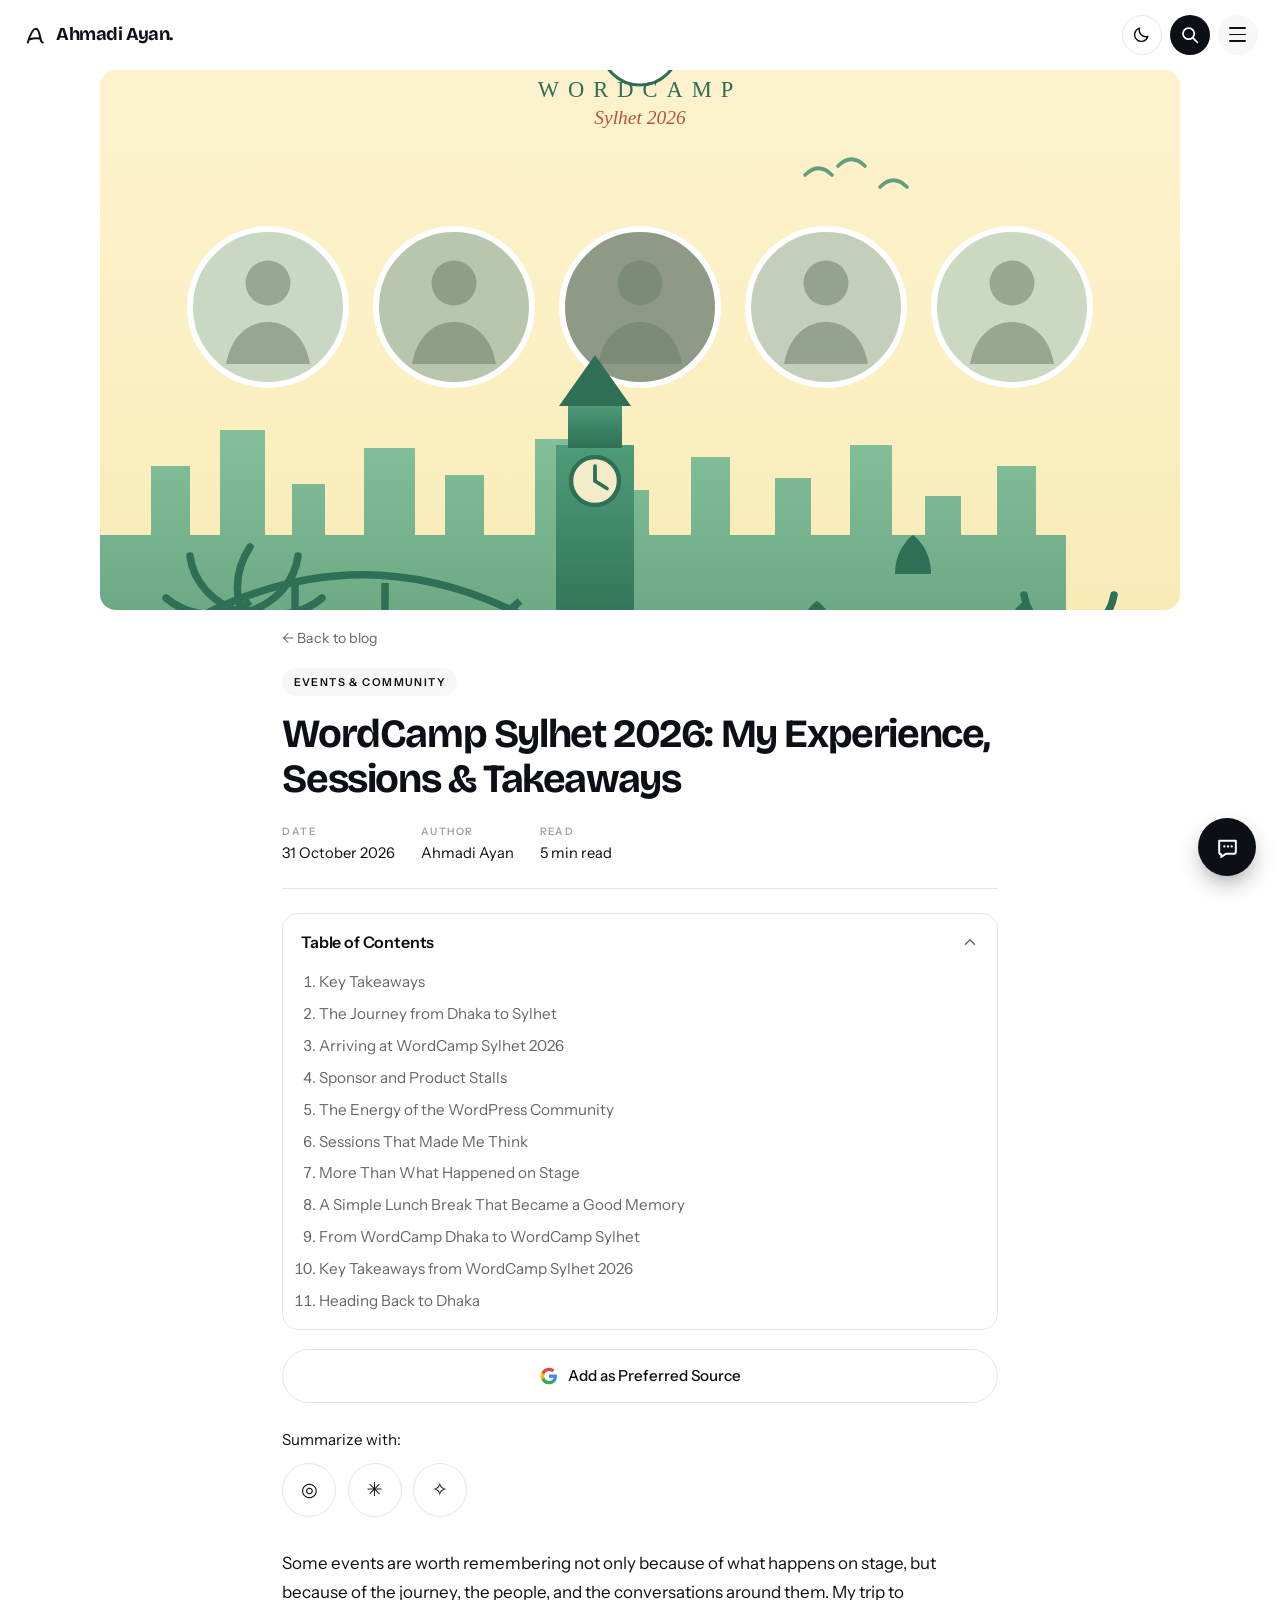
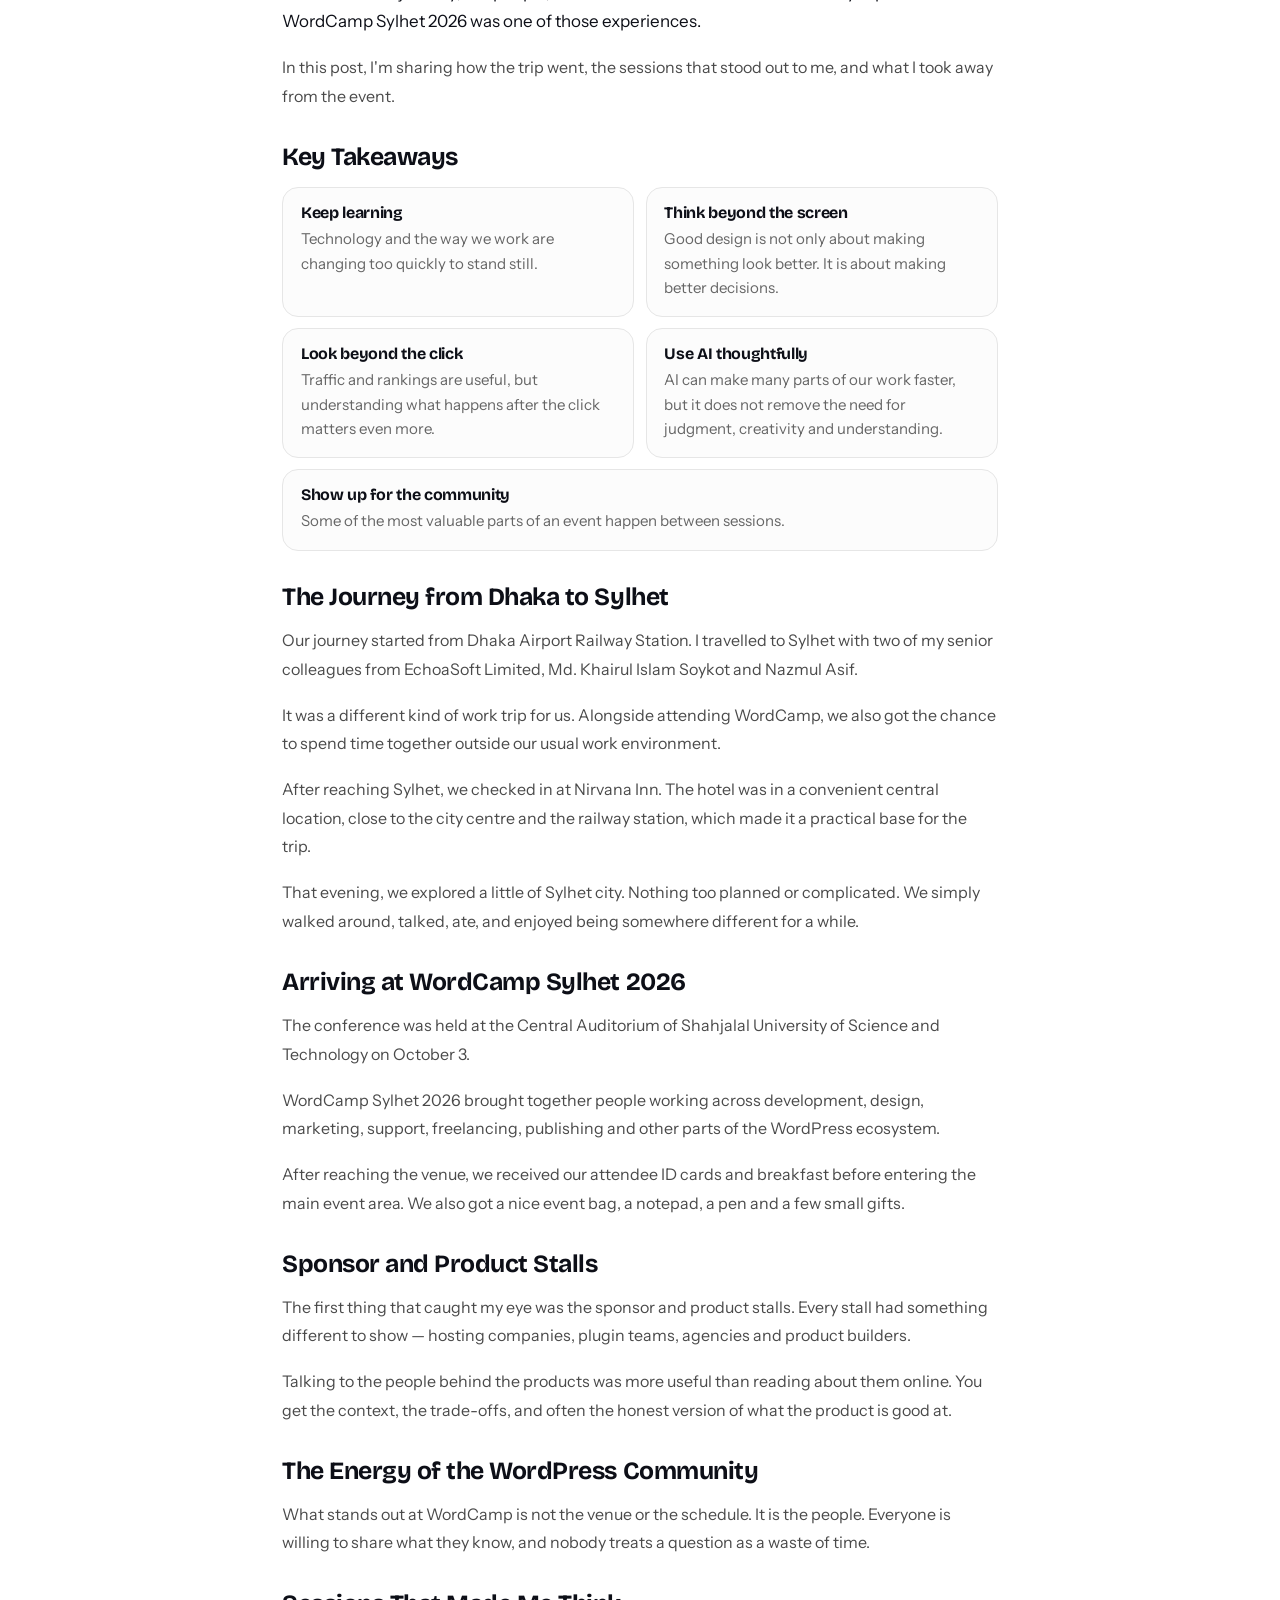
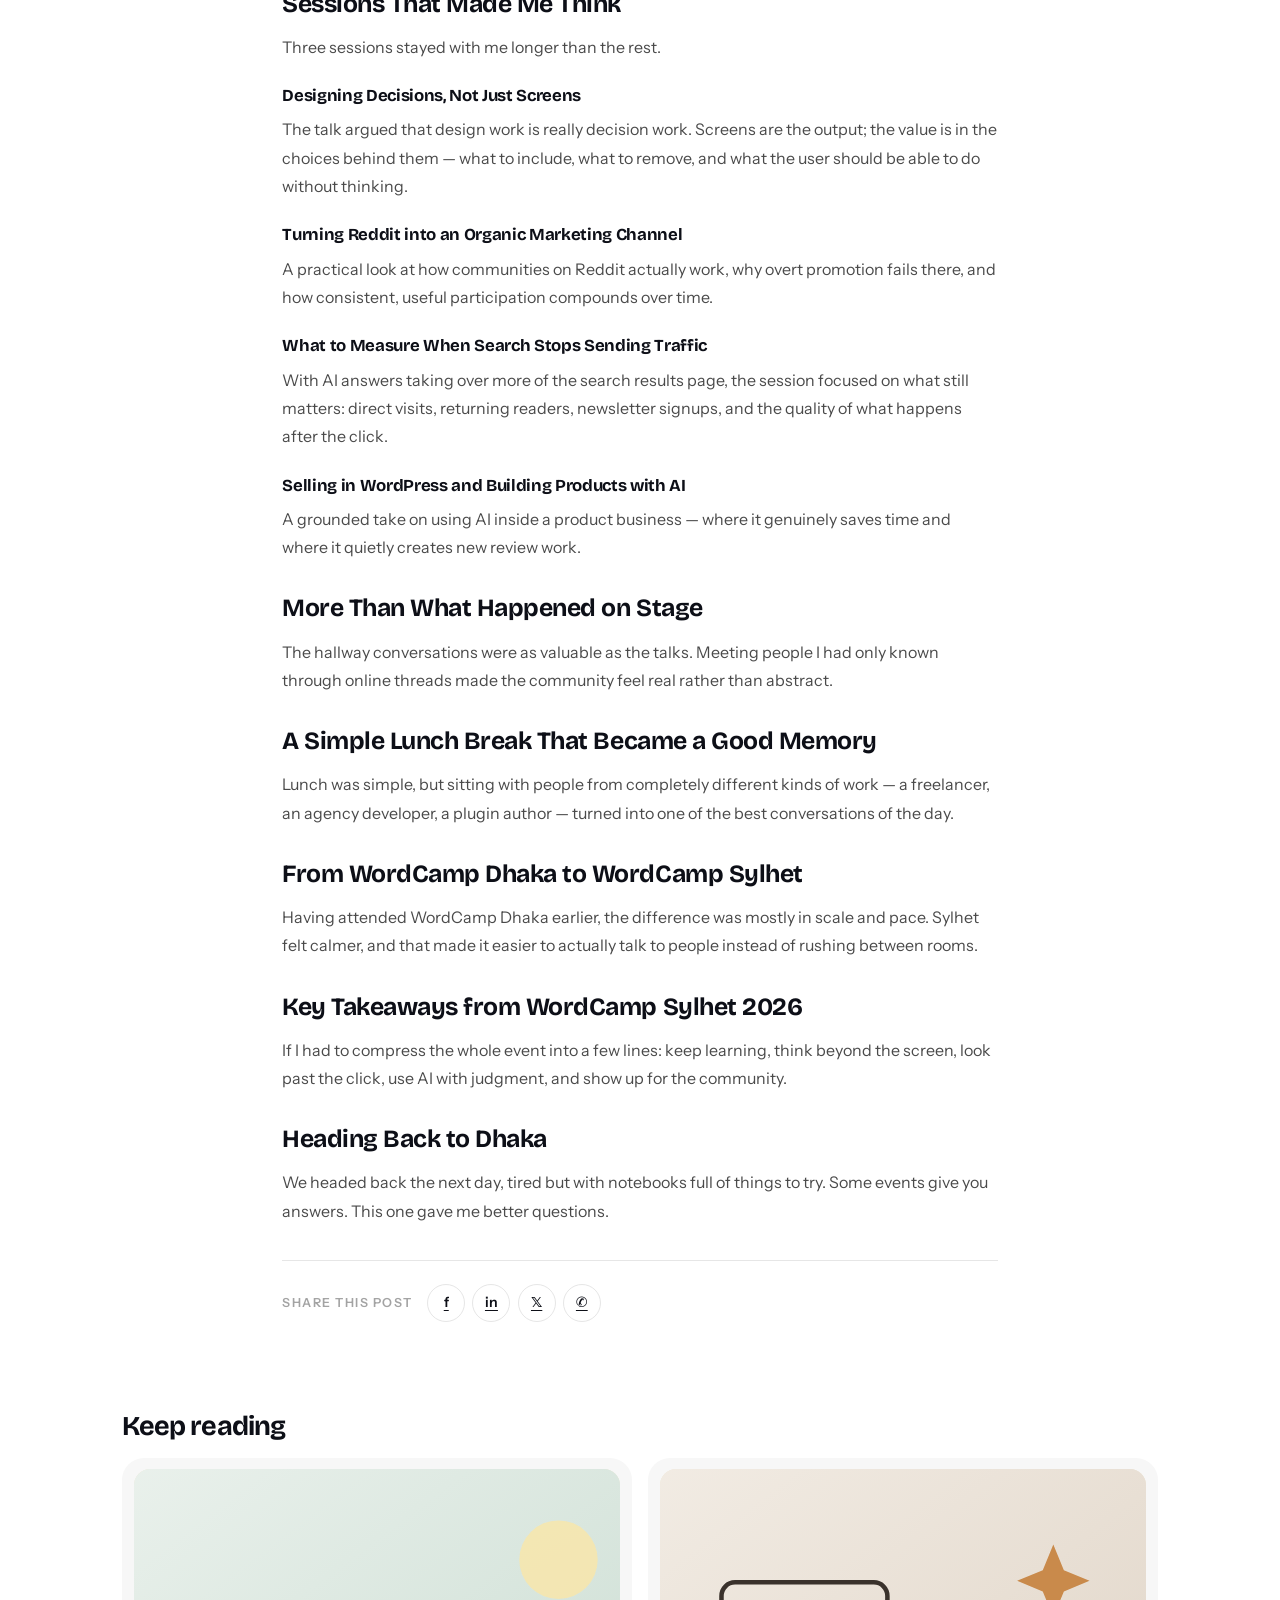
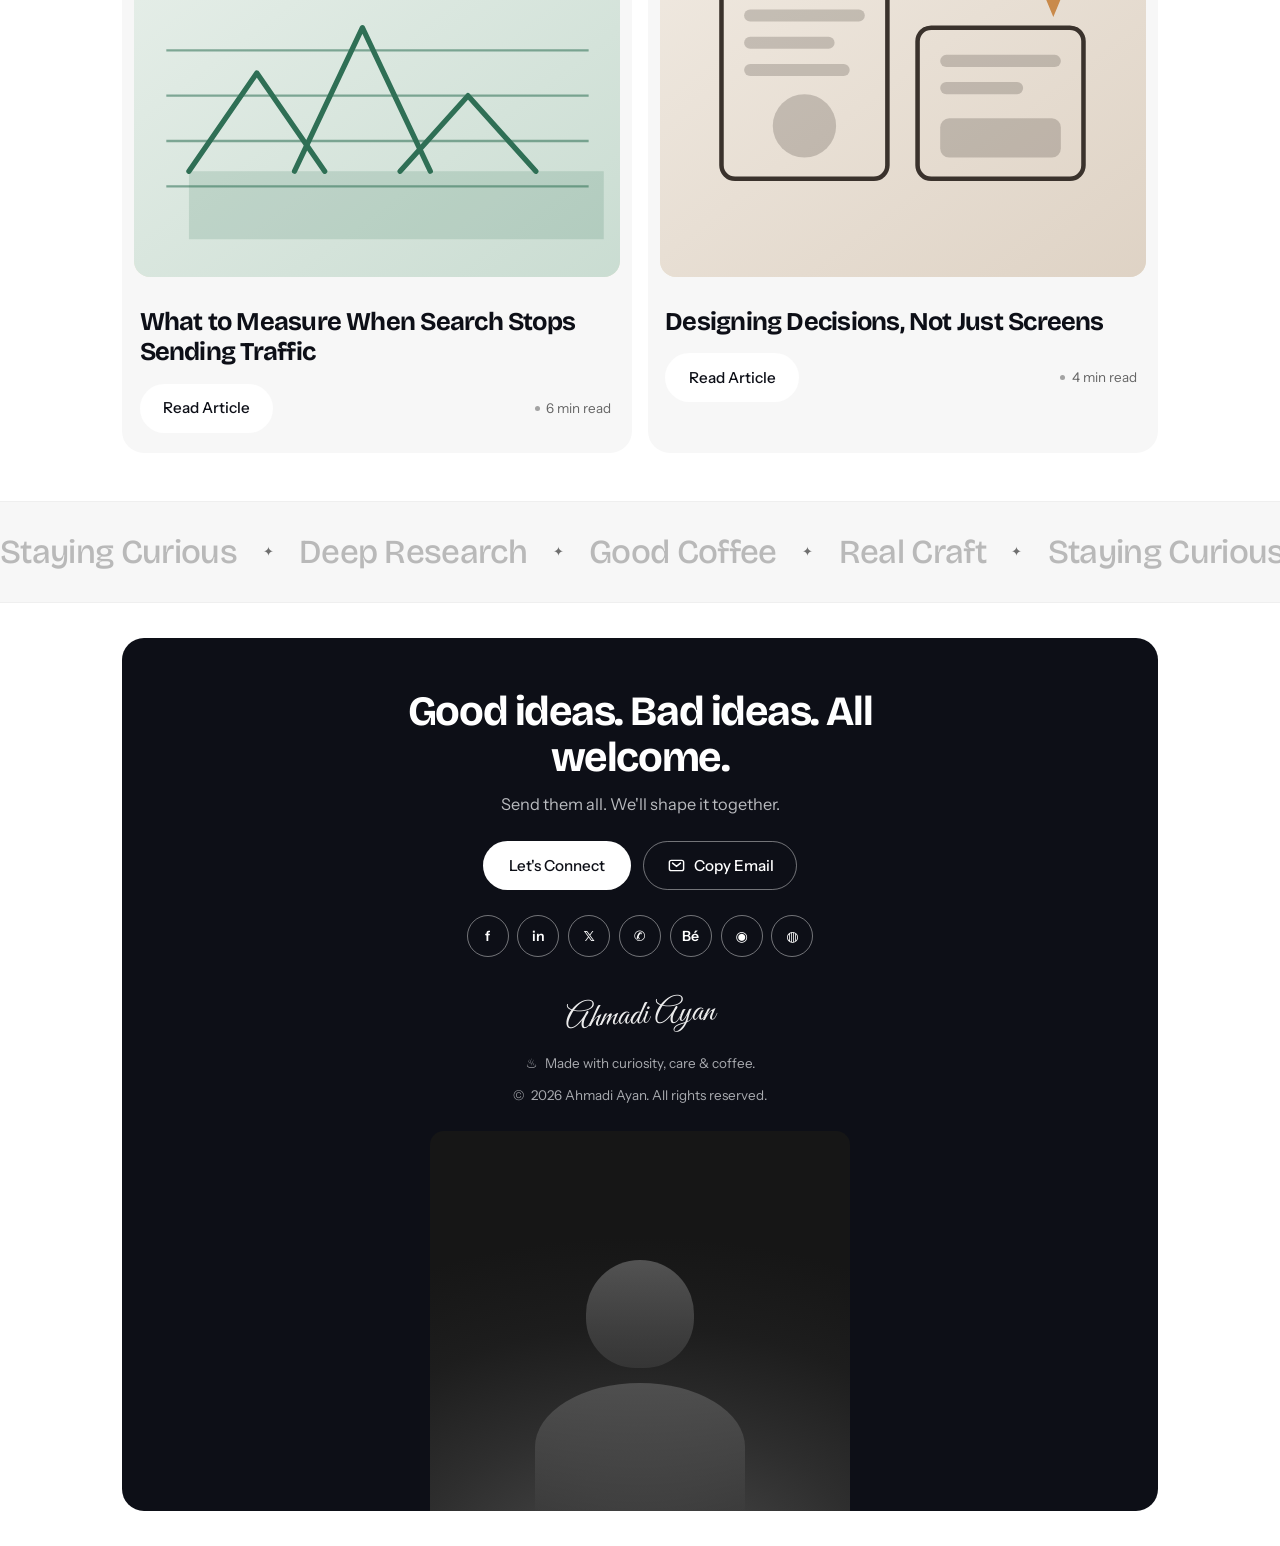
==== commit 831ebaca: "Add dark theme toggle and interactive particle hero" ====
--- a/article.html
+++ b/article.html
@@ -6,11 +6,13 @@
 <title>WordCamp Sylhet 2026: My Experience, Sessions &amp; Takeaways — Ahmadi Ayan</title>
 <meta name="description" content="My trip from Dhaka to WordCamp Sylhet 2026: the sponsor stalls, standout sessions on AI, SEO and design, and the community moments that made it worth it." />
 <meta name="theme-color" content="#ffffff" />
+<script>!function(){try{var k="ayan-theme",v=localStorage.getItem(k);var d=v?v:(window.matchMedia("(prefers-color-scheme: dark)").matches?"dark":"light");document.documentElement.dataset.theme=d}catch(e){}}();</script>
 <link rel="preconnect" href="https://fonts.googleapis.com" />
 <link rel="preconnect" href="https://fonts.gstatic.com" crossorigin />
 <link href="https://fonts.googleapis.com/css2?family=Bricolage+Grotesque:opsz,wght@12..96,400;12..96,500;12..96,600;12..96,700;12..96,800&family=Instrument+Sans:wght@400;500;600;700&family=Great+Vibes&display=swap" rel="stylesheet" />
 <link rel="stylesheet" href="css/style.css" />
 <link rel="stylesheet" href="css/article.css" />
+<link rel="stylesheet" href="css/theme.css" />
 </head>
 <body class="page-article">
 
@@ -24,6 +26,10 @@
   </a>
 
   <div class="hdr-actions">
+    <button class="theme-btn" id="themeBtn" aria-label="Switch to dark theme" title="Toggle theme">
+        <svg class="moon" viewBox="0 0 24 24" aria-hidden="true"><path d="M20 14.5A8.5 8.5 0 0 1 9.5 4a8.5 8.5 0 1 0 10.5 10.5Z" fill="none" stroke="currentColor" stroke-width="1.8" stroke-linejoin="round"/></svg>
+        <svg class="sun" viewBox="0 0 24 24" aria-hidden="true"><circle cx="12" cy="12" r="4.2" fill="none" stroke="currentColor" stroke-width="1.8"/><path d="M12 2.6v2.2M12 19.2v2.2M2.6 12h2.2M19.2 12h2.2M5.4 5.4l1.6 1.6M17 17l1.6 1.6M18.6 5.4 17 7M7 17l-1.6 1.6" stroke="currentColor" stroke-width="1.8" stroke-linecap="round"/></svg>
+      </button>
     <button class="icon-btn icon-dark" id="searchBtn" aria-label="Search" aria-expanded="false">
       <svg viewBox="0 0 24 24" aria-hidden="true">
         <circle cx="11" cy="11" r="6.4" fill="none" stroke="currentColor" stroke-width="2"/>
@@ -322,6 +328,7 @@
 
 <div class="toast" id="toast" role="status" aria-live="polite"></div>
 
+<script src="js/theme.js"></script>
 <script src="js/app.js"></script>
 <script src="js/article.js"></script>
 </body>
--- a/css/theme.css
+++ b/css/theme.css
@@ -0,0 +1,233 @@
+/* =========================================================
+   dark theme
+   ========================================================= */
+
+[data-theme="dark"] {
+  --ink: #f2f4f8;
+  --body: #a3a3a3;
+  --muted: #6f7480;
+  --line: #232733;
+  --soft: #15171e;
+  --white: #0d0f17;
+  --accent-soft: rgba(255, 255, 255, .06);
+  color-scheme: dark;
+}
+
+[data-theme="dark"] body {
+  background: #0d0f17;
+  color: var(--ink);
+}
+
+[data-theme="dark"] .hdr,
+[data-theme="dark"] .hdr--home {
+  background: #0d0f17;
+}
+
+[data-theme="dark"] .hdr.is-scrolled {
+  background: rgba(13, 15, 23, .9);
+  -webkit-backdrop-filter: blur(14px);
+  backdrop-filter: blur(14px);
+}
+
+[data-theme="dark"] .pill-nav { background: #161821; }
+[data-theme="dark"] .pill-link { color: #fff; }
+[data-theme="dark"] .pill-link:hover { background: rgba(255, 255, 255, .07); }
+[data-theme="dark"] .pill-link.is-active { background: #232733; }
+
+[data-theme="dark"] .btn-resume { background: #161821; color: #fff; }
+[data-theme="dark"] .btn-resume:hover { background: #232733; }
+
+[data-theme="dark"] .icon-soft { background: #161821; color: #fff; }
+[data-theme="dark"] .icon-soft:hover { background: #232733; }
+
+[data-theme="dark"] .icon-dark { background: #fff; color: #0d0f17; }
+[data-theme="dark"] .icon-dark:hover { background: #e6e6e6; }
+
+[data-theme="dark"] .menu-panel,
+[data-theme="dark"] .search-sheet { background: #0d0f17; }
+[data-theme="dark"] .menu-link:hover { background: #161821; }
+[data-theme="dark"] .menu-link.is-active { background: #161821; }
+[data-theme="dark"] .sheet-close { background: #161821; color: #fff; }
+[data-theme="dark"] .acc-body a { color: var(--body); border-color: var(--line); }
+[data-theme="dark"] .sheet-actions li { border-color: var(--line); }
+[data-theme="dark"] .sheet-results a { border-color: var(--line); }
+[data-theme="dark"] .sheet-results a:hover { border-color: #fff; }
+
+[data-theme="dark"] .scrim { background: rgba(0, 0, 0, .55); }
+
+/* hero */
+[data-theme="dark"] .eye {
+  background: #0d0f17;
+  border-color: #f2f4f8;
+}
+[data-theme="dark"] .pupil { background: #f2f4f8; }
+[data-theme="dark"] .glint { background: #0d0f17; }
+
+[data-theme="dark"] .btn-meet { background: #fff; color: #0d0f17; }
+[data-theme="dark"] .btn-meet:hover { background: #f2f2f2; }
+[data-theme="dark"] .meet-ico svg path { fill: #0d0f17; }
+
+/* role tabs keep their soft tints but tone down */
+[data-theme="dark"] .role-tab { color: #0d0f17; }
+[data-theme="dark"] .role-tab .role-label { color: #0d0f17; }
+
+/* sections */
+[data-theme="dark"] .sect--gray { background: #0d0f17; }
+[data-theme="dark"] .sect { background: transparent; }
+
+[data-theme="dark"] .exp-card,
+[data-theme="dark"] .cap,
+[data-theme="dark"] .tool-row,
+[data-theme="dark"] .proj,
+[data-theme="dark"] .beyond,
+[data-theme="dark"] .price--featured,
+[data-theme="dark"] .post-card,
+[data-theme="dark"] .card,
+[data-theme="dark"] .resume-sheet,
+[data-theme="dark"] .toc,
+[data-theme="dark"] .takeaway,
+[data-theme="dark"] .cal,
+[data-theme="dark"] .book {
+  background: #15171e;
+  border-color: #232733;
+}
+
+[data-theme="dark"] .edu,
+[data-theme="dark"] .price,
+[data-theme="dark"] .sub-card,
+[data-theme="dark"] .tool-inner {
+  background: #15171e;
+}
+
+[data-theme="dark"] .sub-card {
+  background: #101219;
+  border-color: #232733;
+}
+
+[data-theme="dark"] .chip {
+  background: #161821;
+  color: #f2f4f8;
+}
+[data-theme="dark"] .chip:hover { background: #232733; }
+[data-theme="dark"] .chip.is-active { background: #fff; color: #0d0f17; }
+
+[data-theme="dark"] .chips--plain li,
+[data-theme="dark"] .tags li { background: #1a1d27; color: #a3a3a3; }
+
+[data-theme="dark"] .btn-outline {
+  background: #15171e;
+  border-color: #232733;
+  color: #f2f4f8;
+}
+[data-theme="dark"] .btn-outline:hover { border-color: #fff; }
+
+[data-theme="dark"] .btn-dark { background: #fff; color: #0d0f17; }
+[data-theme="dark"] .btn-dark:hover { background: #e9e9e9; }
+
+[data-theme="dark"] .step { background: #15171e; border: 1px solid #232733; }
+
+[data-theme="dark"] .edu-meta,
+[data-theme="dark"] .proj-body p,
+[data-theme="dark"] .price-desc,
+[data-theme="dark"] .price-list li,
+[data-theme="dark"] .beyond-desc,
+[data-theme="dark"] .sub-desc,
+[data-theme="dark"] .exp-desc,
+[data-theme="dark"] .sect-sub { color: var(--body); }
+
+[data-theme="dark"] .price-list li::before { background: #fff; }
+
+[data-theme="dark"] .bts,
+[data-theme="dark"] .bts-text { color: var(--ink); }
+[data-theme="dark"] .bts-text em { color: var(--body); }
+
+[data-theme="dark"] .ticker { background: #15171e; border-color: #232733; }
+[data-theme="dark"] .ticker-track span { color: #3a3f4b; }
+[data-theme="dark"] .ticker-track .dot { color: #6f7480; }
+
+/* blog + article */
+[data-theme="dark"] .post-card { background: #15171e; }
+[data-theme="dark"] .post-card:hover { background: #1a1d27; }
+[data-theme="dark"] .btn-pill { background: #232733; color: #fff; }
+[data-theme="dark"] .btn-pill:hover { border-color: #3a3f4b; }
+
+[data-theme="dark"] .prose { color: #b9bcc4; }
+[data-theme="dark"] .prose .lead,
+[data-theme="dark"] .prose h2,
+[data-theme="dark"] .prose h3 { color: #f2f4f8; }
+
+[data-theme="dark"] .preferred { border-color: #232733; }
+[data-theme="dark"] .preferred:hover { background: #15171e; border-color: #3a3f4b; }
+[data-theme="dark"] .sum-btn { border-color: #232733; color: #f2f4f8; }
+[data-theme="dark"] .sum-btn:hover { border-color: #fff; }
+
+[data-theme="dark"] .cal-grid .pick { background: #fff; color: #0d0f17; }
+
+/* tables + misc */
+[data-theme="dark"] .table-wrap { background: #15171e; border-color: #232733; }
+[data-theme="dark"] .res-table th { background: #101219; border-color: #232733; }
+[data-theme="dark"] .res-table td { border-color: #1e2230; color: #f2f4f8; }
+[data-theme="dark"] .res-table tbody tr:hover { background: #1a1d27; }
+[data-theme="dark"] .tbl-btn { border-color: #232733; }
+[data-theme="dark"] .tbl-btn:hover { border-color: #fff; background: #232733; }
+
+[data-theme="dark"] .book-cover { box-shadow: inset 0 0 0 1px rgba(255, 255, 255, .08); }
+
+[data-theme="dark"] .search-field { background: #15171e; border-color: #232733; }
+[data-theme="dark"] .search-field:focus-within { border-color: #3a3f4b; }
+
+[data-theme="dark"] .toast { background: #fff; color: #0d0f17; }
+
+[data-theme="dark"] .fab { background: #fff; color: #0d0f17; }
+
+[data-theme="dark"] .awards { border-color: #232733; }
+[data-theme="dark"] .awards li { color: #f2f4f8; }
+
+[data-theme="dark"] .exp-meta { color: #f2f4f8; }
+[data-theme="dark"] .exp-brand { color: #f2f4f8; }
+[data-theme="dark"] .exp-card h3 { color: #fff; }
+
+[data-theme="dark"] ::selection { background: #fff; color: #0d0f17; }
+
+/* ---------------- theme toggle ---------------- */
+.theme-btn {
+  position: relative;
+  width: 40px;
+  height: 40px;
+  display: grid;
+  place-items: center;
+  border-radius: 50%;
+  border: 1px solid var(--line);
+  background: transparent;
+  color: var(--ink);
+  cursor: pointer;
+  flex: 0 0 auto;
+  transition: transform .25s var(--ease), border-color .25s var(--ease), background .25s var(--ease);
+  -webkit-tap-highlight-color: transparent;
+}
+.theme-btn:hover { border-color: var(--ink); background: var(--soft); }
+.theme-btn:active { transform: scale(.93); }
+
+.theme-btn svg { width: 19px; height: 19px; }
+
+.theme-btn .sun { display: none; }
+.theme-btn .moon { display: block; }
+[data-theme="dark"] .theme-btn .sun { display: block; }
+[data-theme="dark"] .theme-btn .moon { display: none; }
+
+/* =========================================================
+   particles
+   ========================================================= */
+#particles {
+  position: absolute;
+  inset: 0;
+  width: 100%;
+  height: 100%;
+  z-index: 0;
+  pointer-events: none;
+  opacity: .85;
+}
+[data-theme="dark"] #particles { opacity: 1; }
+
+.hero-home { position: relative; }
+.hero-center, .eyes-wrap { position: relative; z-index: 2; }
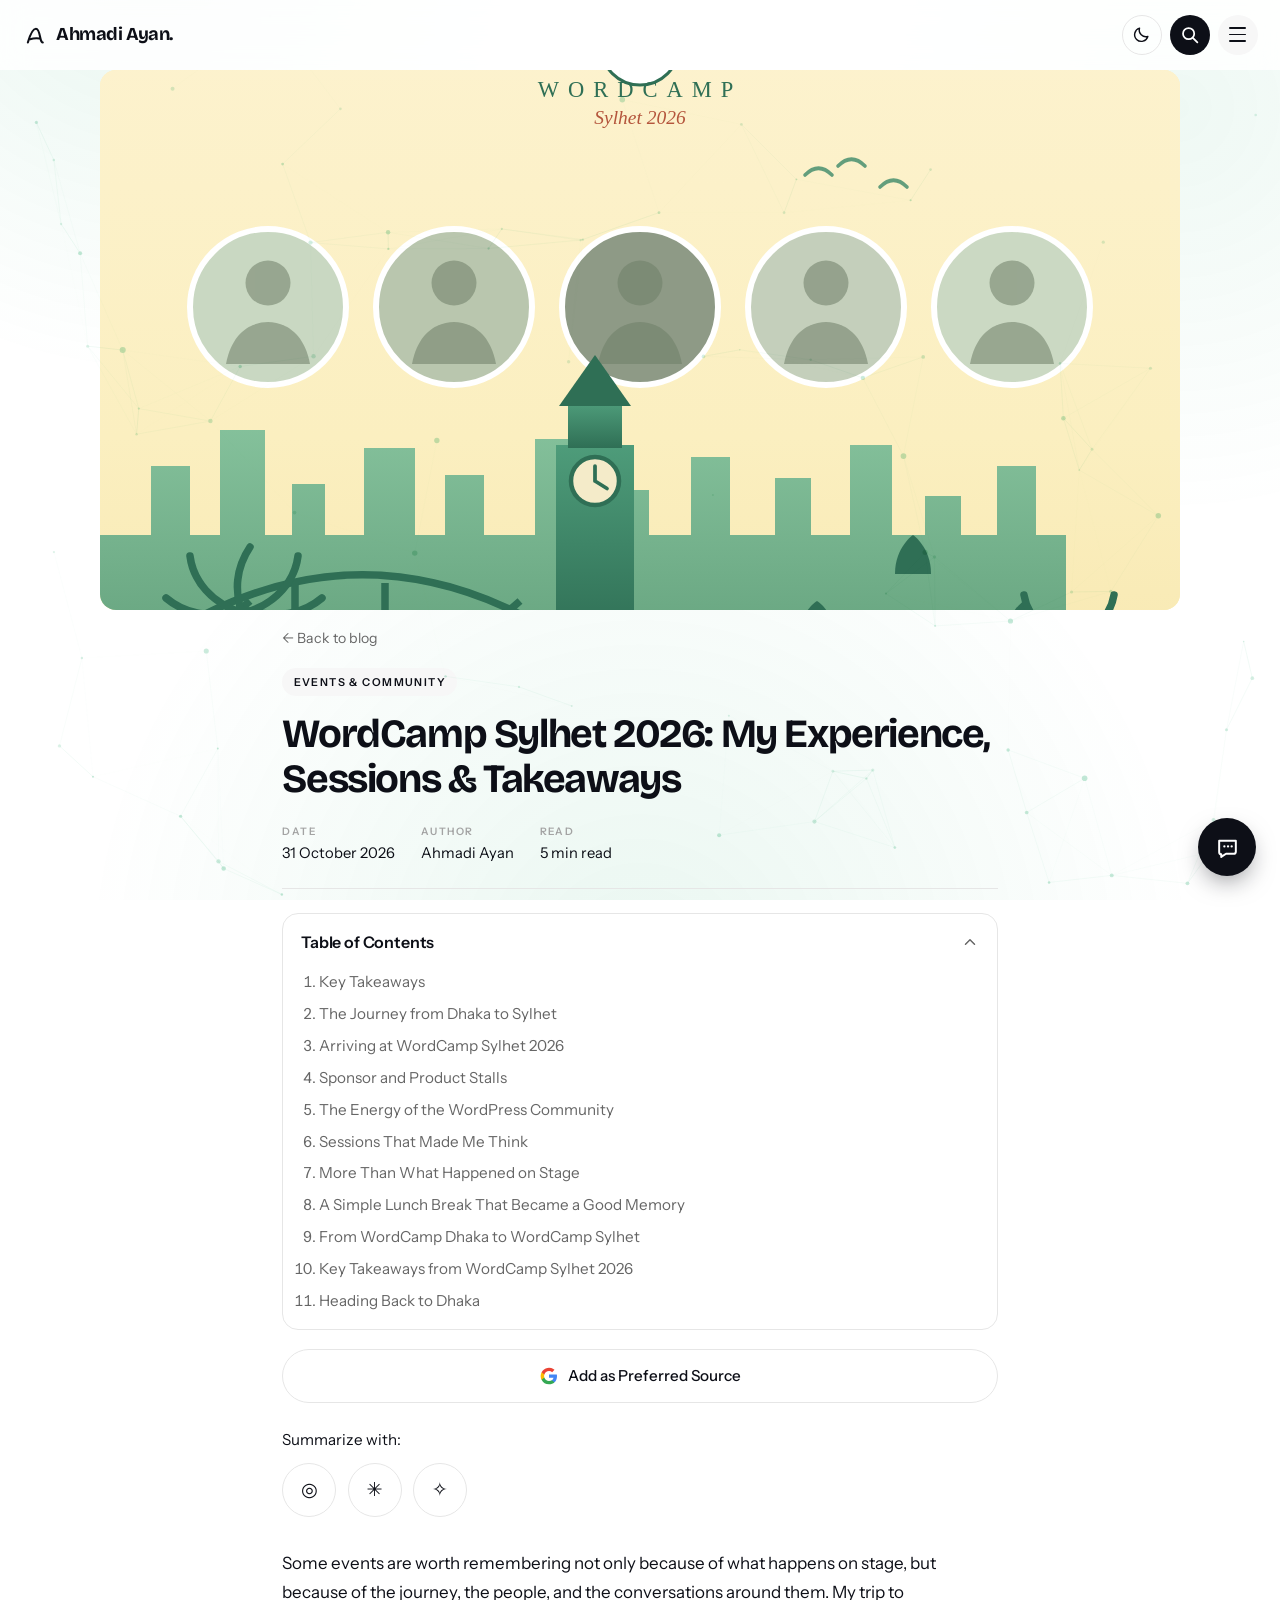
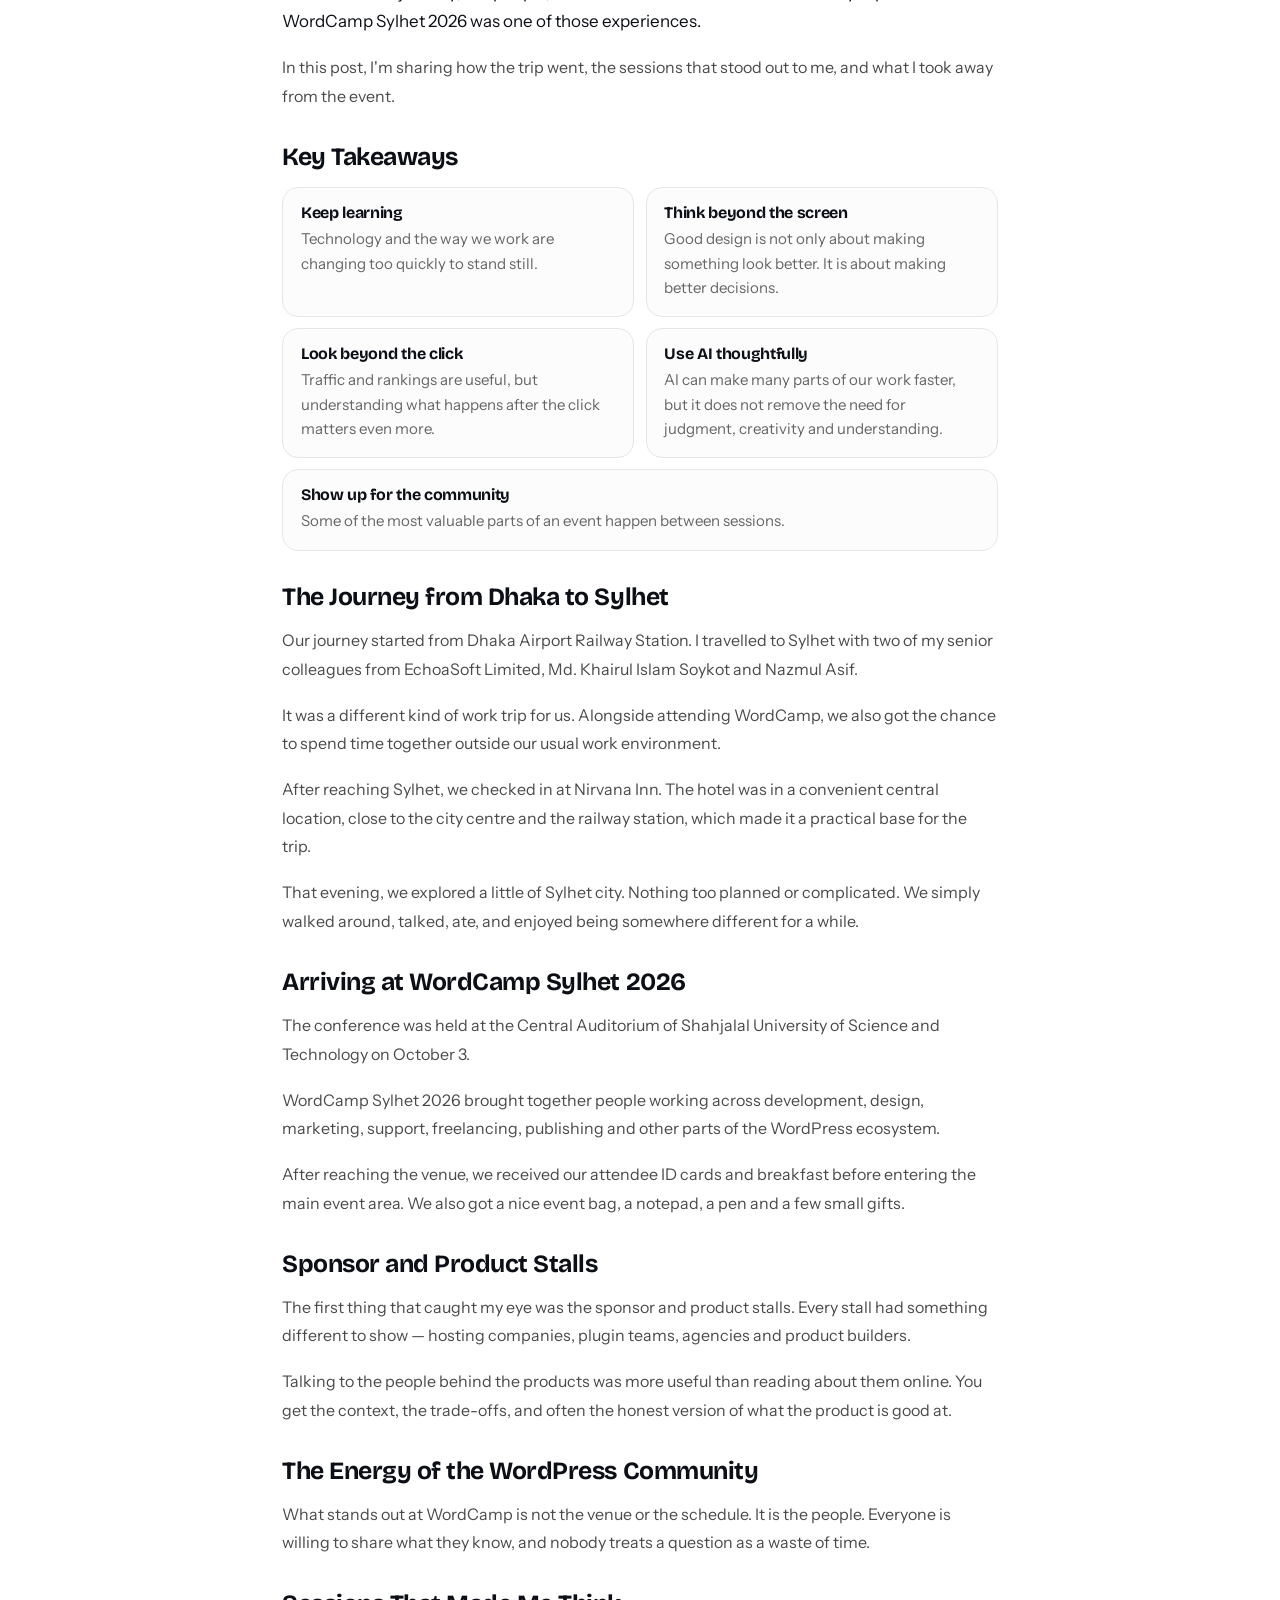
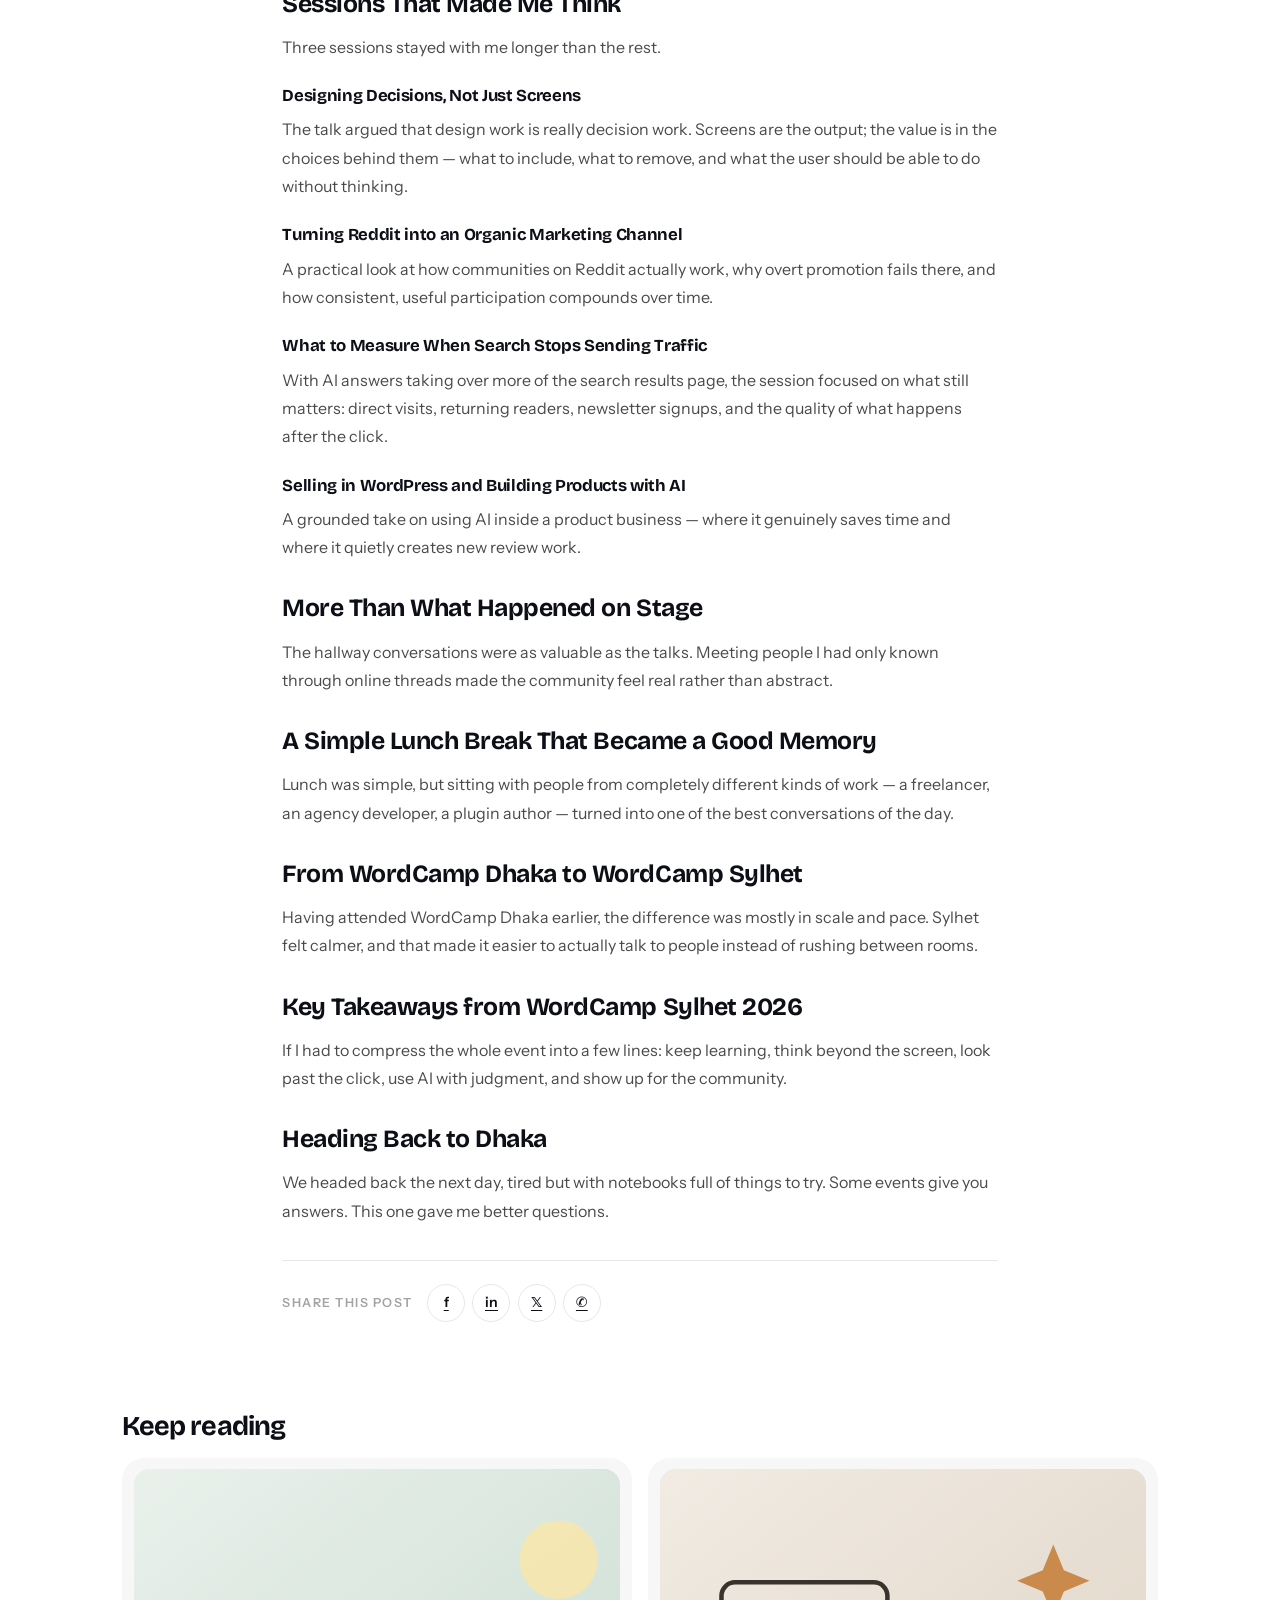
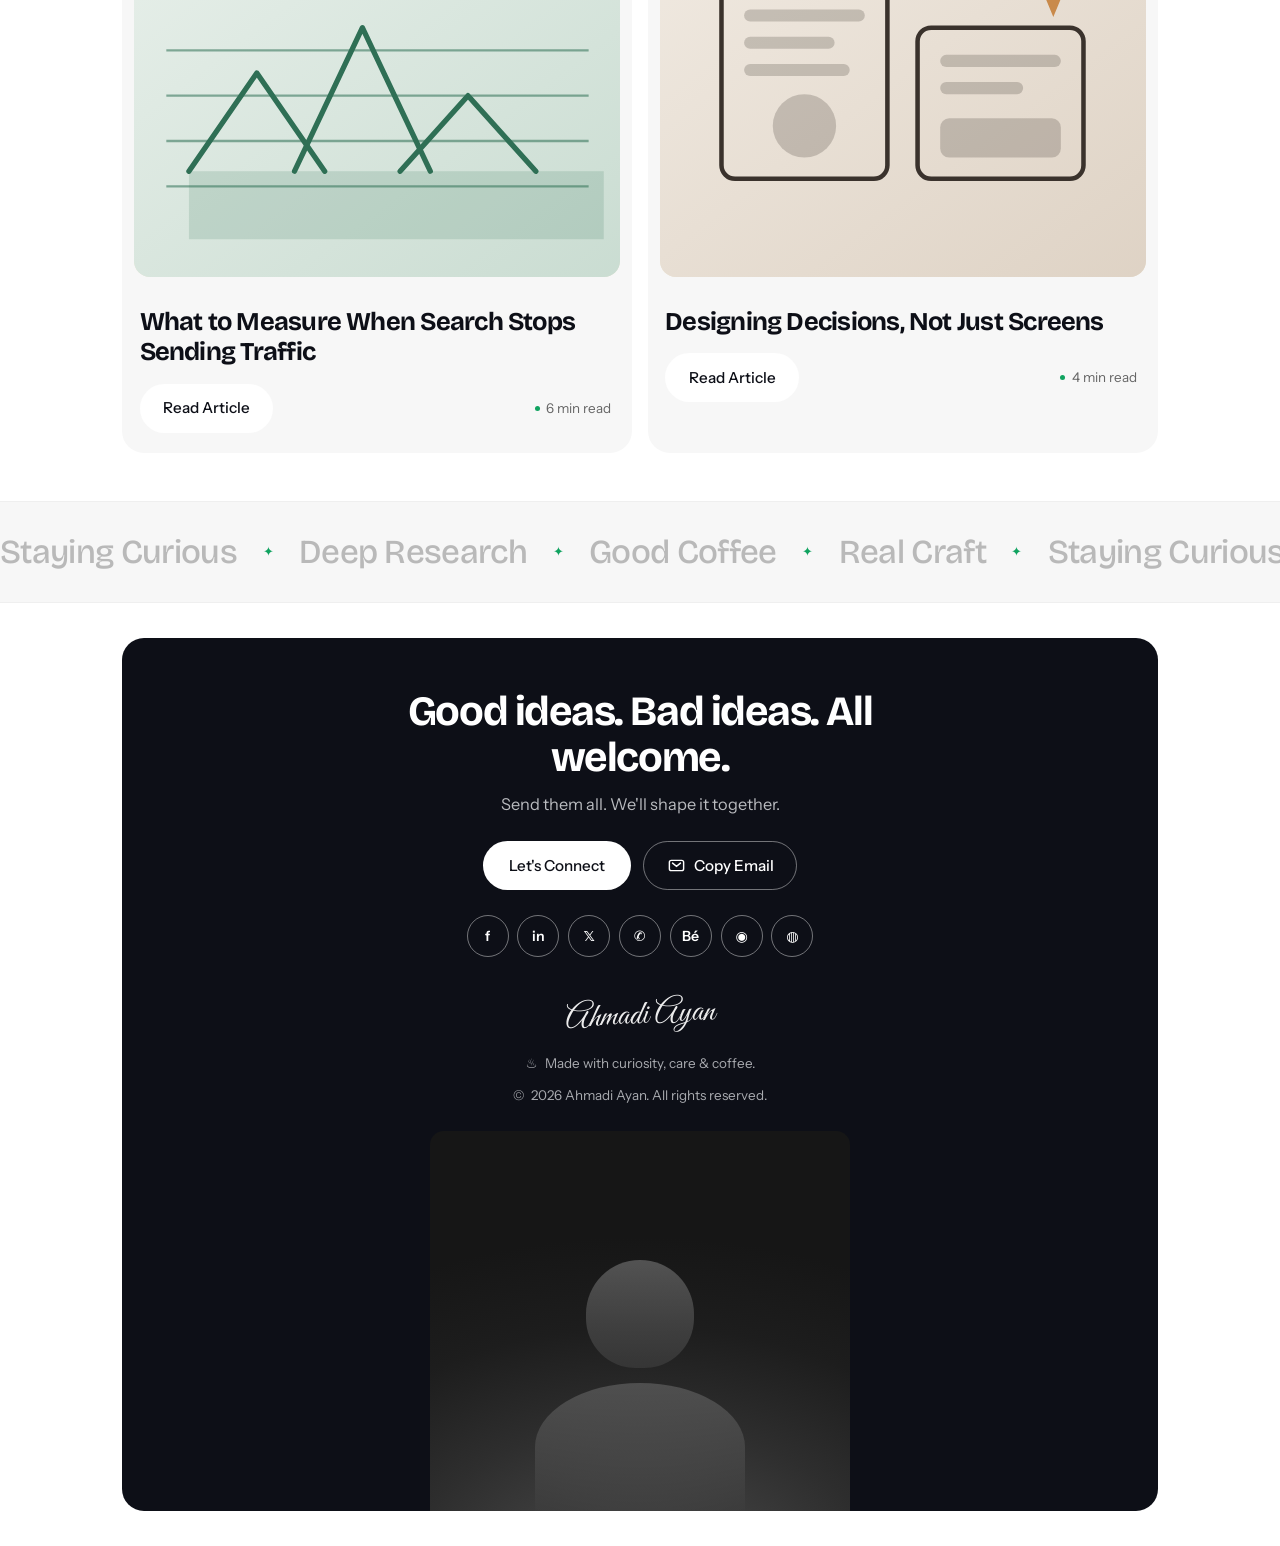
==== commit 232ba9b7: "Green full-page particle field + green accent theme" ====
--- a/article.html
+++ b/article.html
@@ -15,6 +15,8 @@
 <link rel="stylesheet" href="css/theme.css" />
 </head>
 <body class="page-article">
+<canvas id="particles" aria-hidden="true"></canvas>
+
 
 <header class="hdr" id="hdr">
   <a class="brand" href="index.html" aria-label="Ahmadi Ayan — home">
@@ -331,5 +333,6 @@
 <script src="js/theme.js"></script>
 <script src="js/app.js"></script>
 <script src="js/article.js"></script>
+<script src="js/particles.js"></script>
 </body>
 </html>
--- a/css/theme.css
+++ b/css/theme.css
@@ -216,18 +216,70 @@
 [data-theme="dark"] .theme-btn .moon { display: none; }
 
 /* =========================================================
-   particles
+   green particle field — full page overlay
    ========================================================= */
 #particles {
-  position: absolute;
+  position: fixed;
   inset: 0;
   width: 100%;
   height: 100%;
+  z-index: 25;
+  pointer-events: none;
+  opacity: .5;
+  mix-blend-mode: multiply;
+  transition: opacity .4s var(--ease);
+}
+[data-theme="dark"] #particles {
+  opacity: .75;
+  mix-blend-mode: screen;
+}
+
+/* soft green ambience behind the page */
+body::before {
+  content: "";
+  position: fixed;
+  inset: 0;
   z-index: 0;
   pointer-events: none;
-  opacity: .85;
-}
-[data-theme="dark"] #particles { opacity: 1; }
-
-.hero-home { position: relative; }
-.hero-center, .eyes-wrap { position: relative; z-index: 2; }
+  background:
+    radial-gradient(720px circle at 12% -8%, rgba(16, 163, 96, .10), transparent 62%),
+    radial-gradient(680px circle at 92% 12%, rgba(16, 163, 96, .07), transparent 60%),
+    radial-gradient(900px circle at 50% 108%, rgba(16, 163, 96, .09), transparent 62%);
+}
+[data-theme="dark"] body::before {
+  background:
+    radial-gradient(720px circle at 12% -8%, rgba(52, 211, 153, .13), transparent 62%),
+    radial-gradient(680px circle at 92% 12%, rgba(52, 211, 153, .08), transparent 60%),
+    radial-gradient(900px circle at 50% 108%, rgba(52, 211, 153, .10), transparent 62%);
+}
+
+main, .hdr, .foot-wrap { position: relative; z-index: 2; }
+
+/* keep interactive layers above the field */
+.hdr, .menu-panel, .search-sheet, .fab, .toast, .scrim { z-index: 60; }
+
+/* green accent touches */
+:root {
+  --green: #10a360;
+  --green-soft: rgba(16, 163, 96, .1);
+  --green-ink: #0c8a51;
+}
+[data-theme="dark"] {
+  --green: #34d399;
+  --green-soft: rgba(52, 211, 153, .1);
+  --green-ink: #34d399;
+}
+
+.brand-dot { color: var(--green); }
+.pill-link.is-active { box-shadow: inset 0 -2px 0 var(--green); }
+.visit { color: var(--green-ink); }
+.text-link, .view-all:hover, .crumb a:hover { color: var(--green-ink); }
+.chip.is-active { background: var(--green); border-color: var(--green); }
+[data-theme="dark"] .chip.is-active { background: var(--green); color: #06251a; }
+.price-list li::before { background: var(--green); }
+.awards li::before { color: var(--green); }
+.read-time i { background: var(--green); }
+.ticker-track .dot { color: var(--green); }
+.cal-grid .pick { background: var(--green); color: #fff; }
+::selection { background: var(--green); color: #fff; }
+
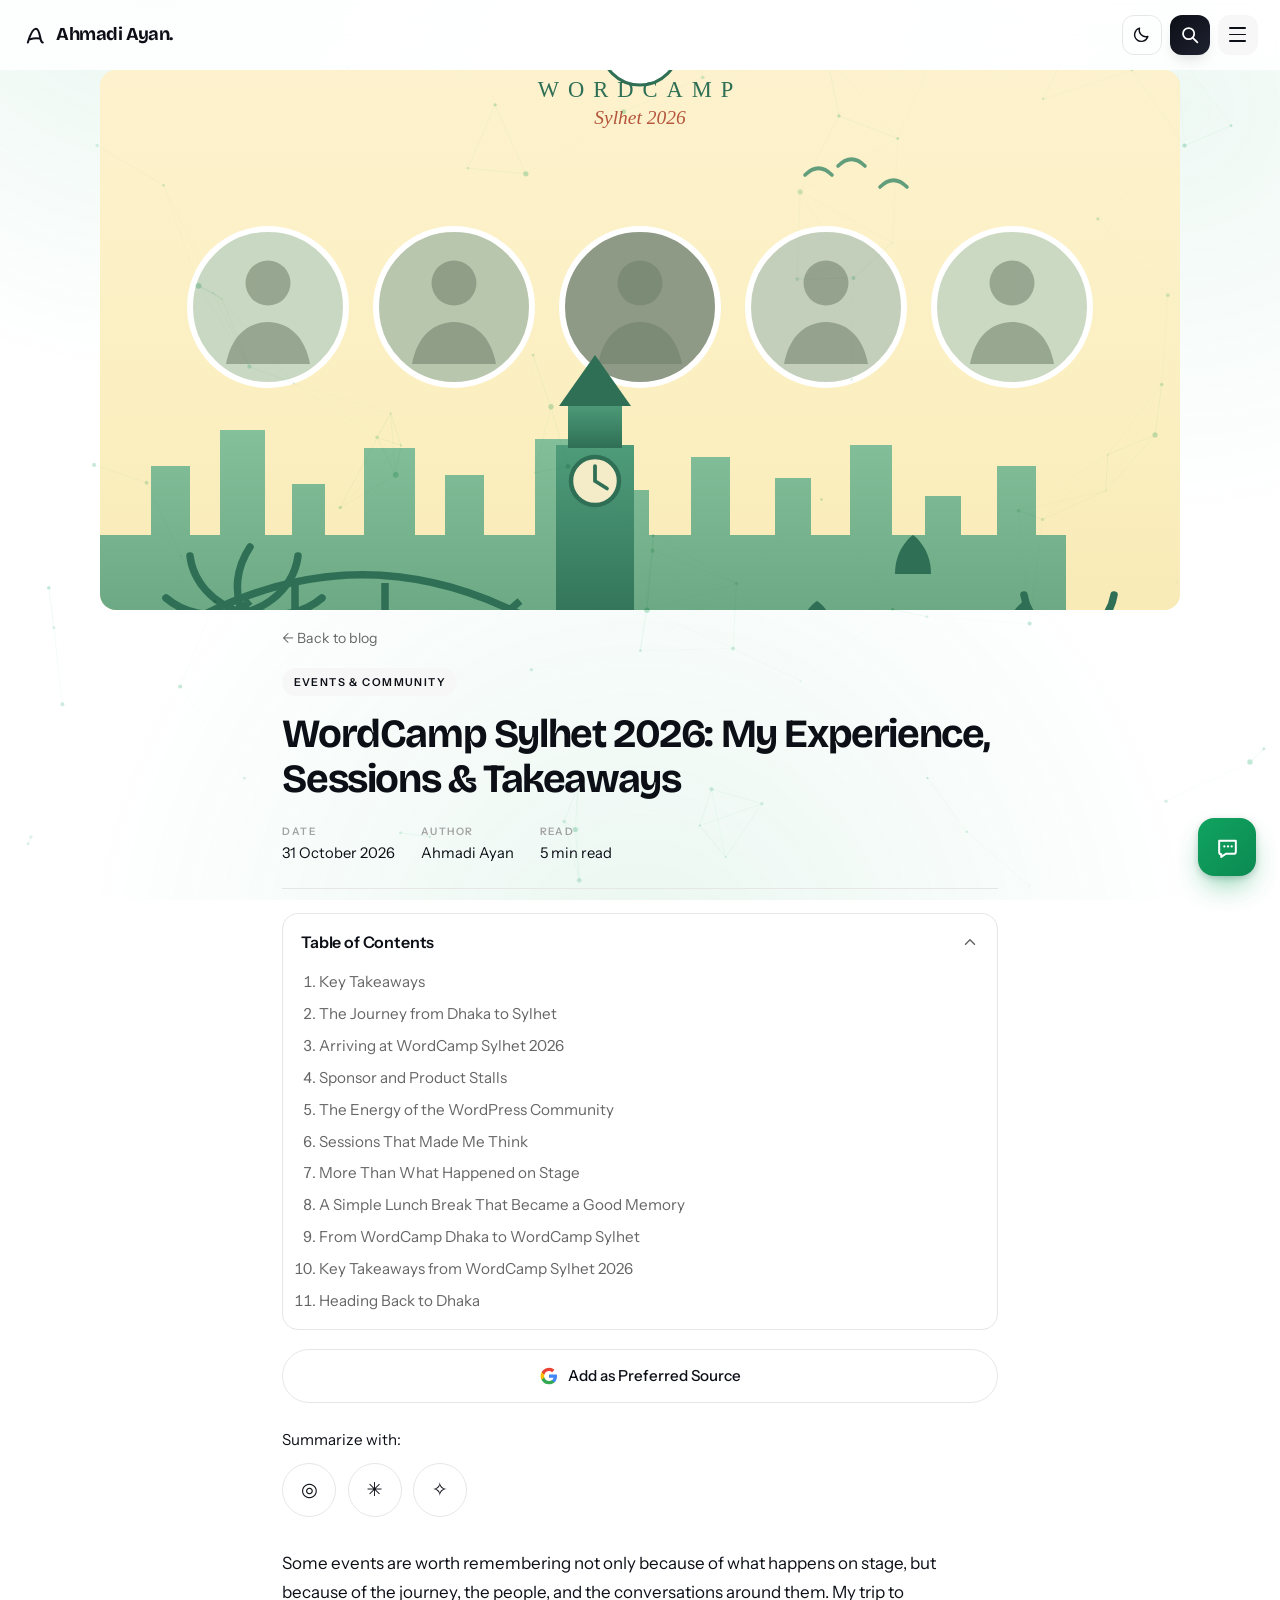
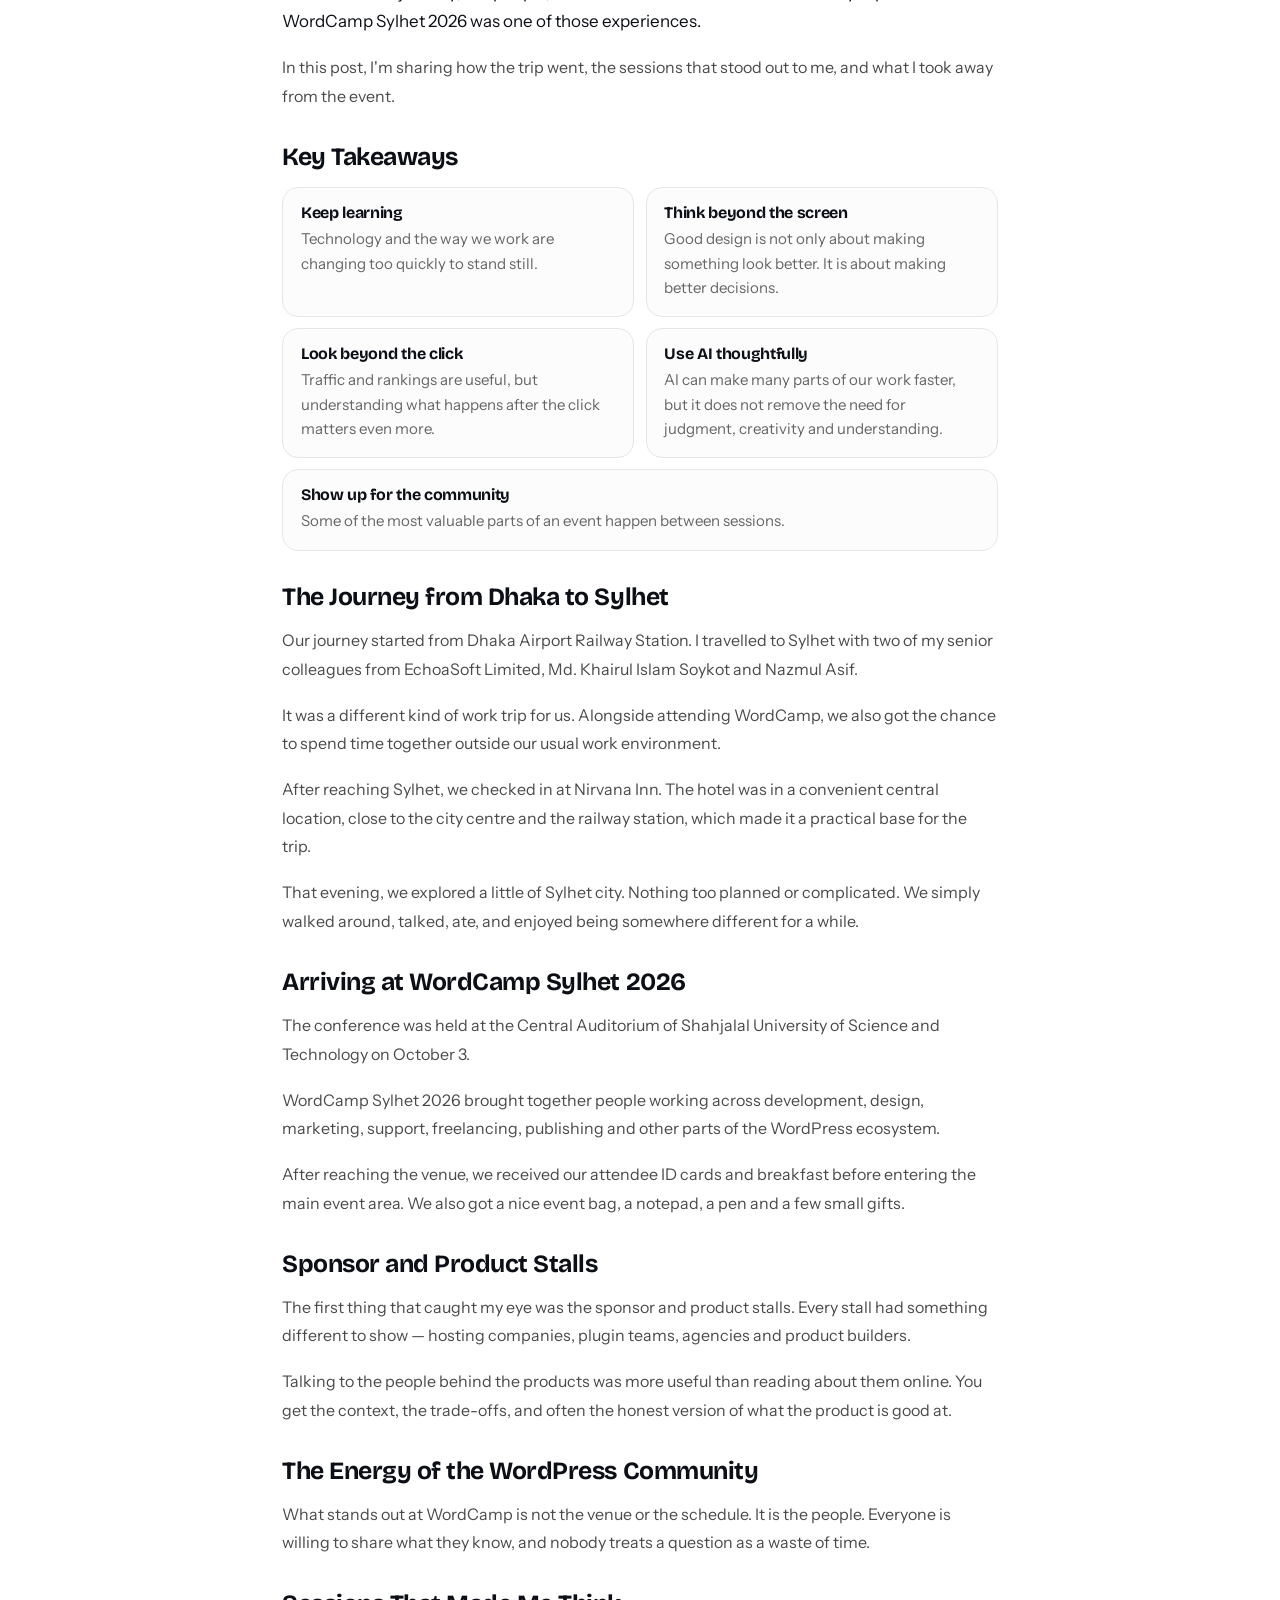
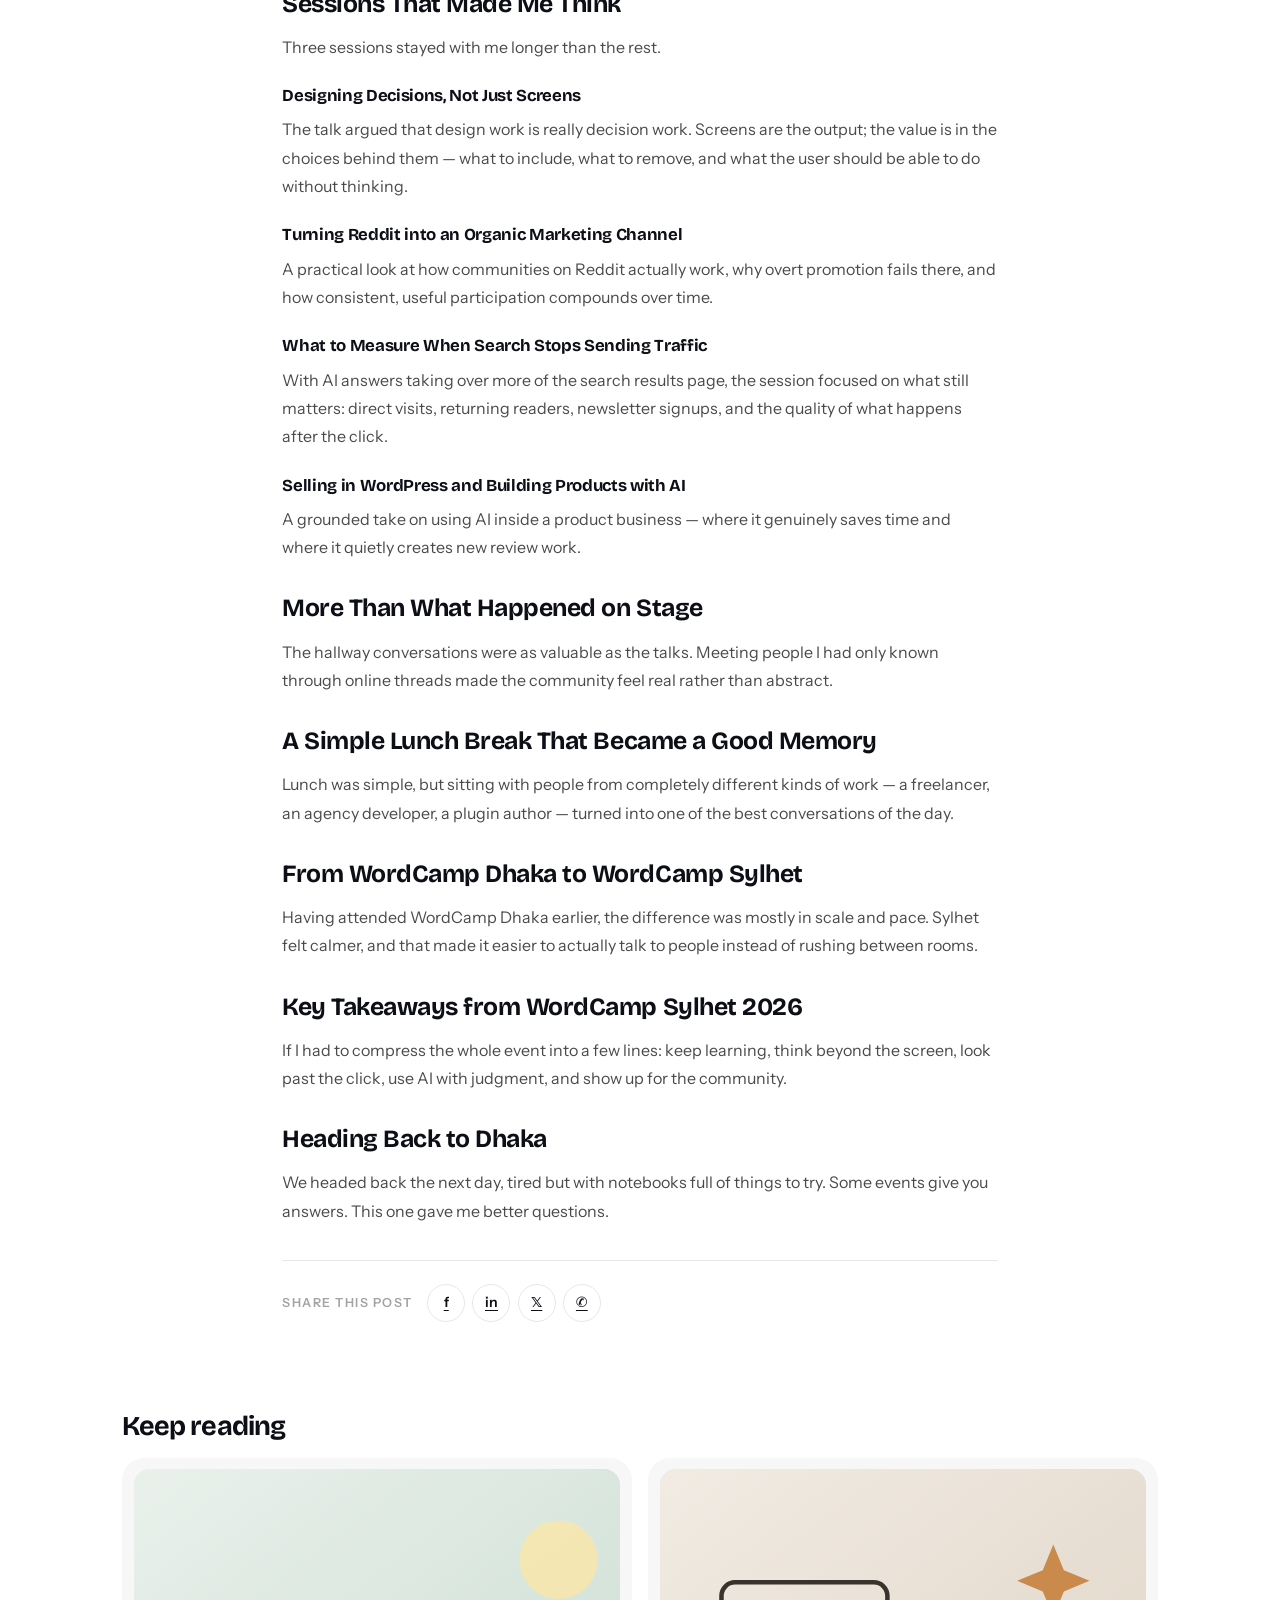
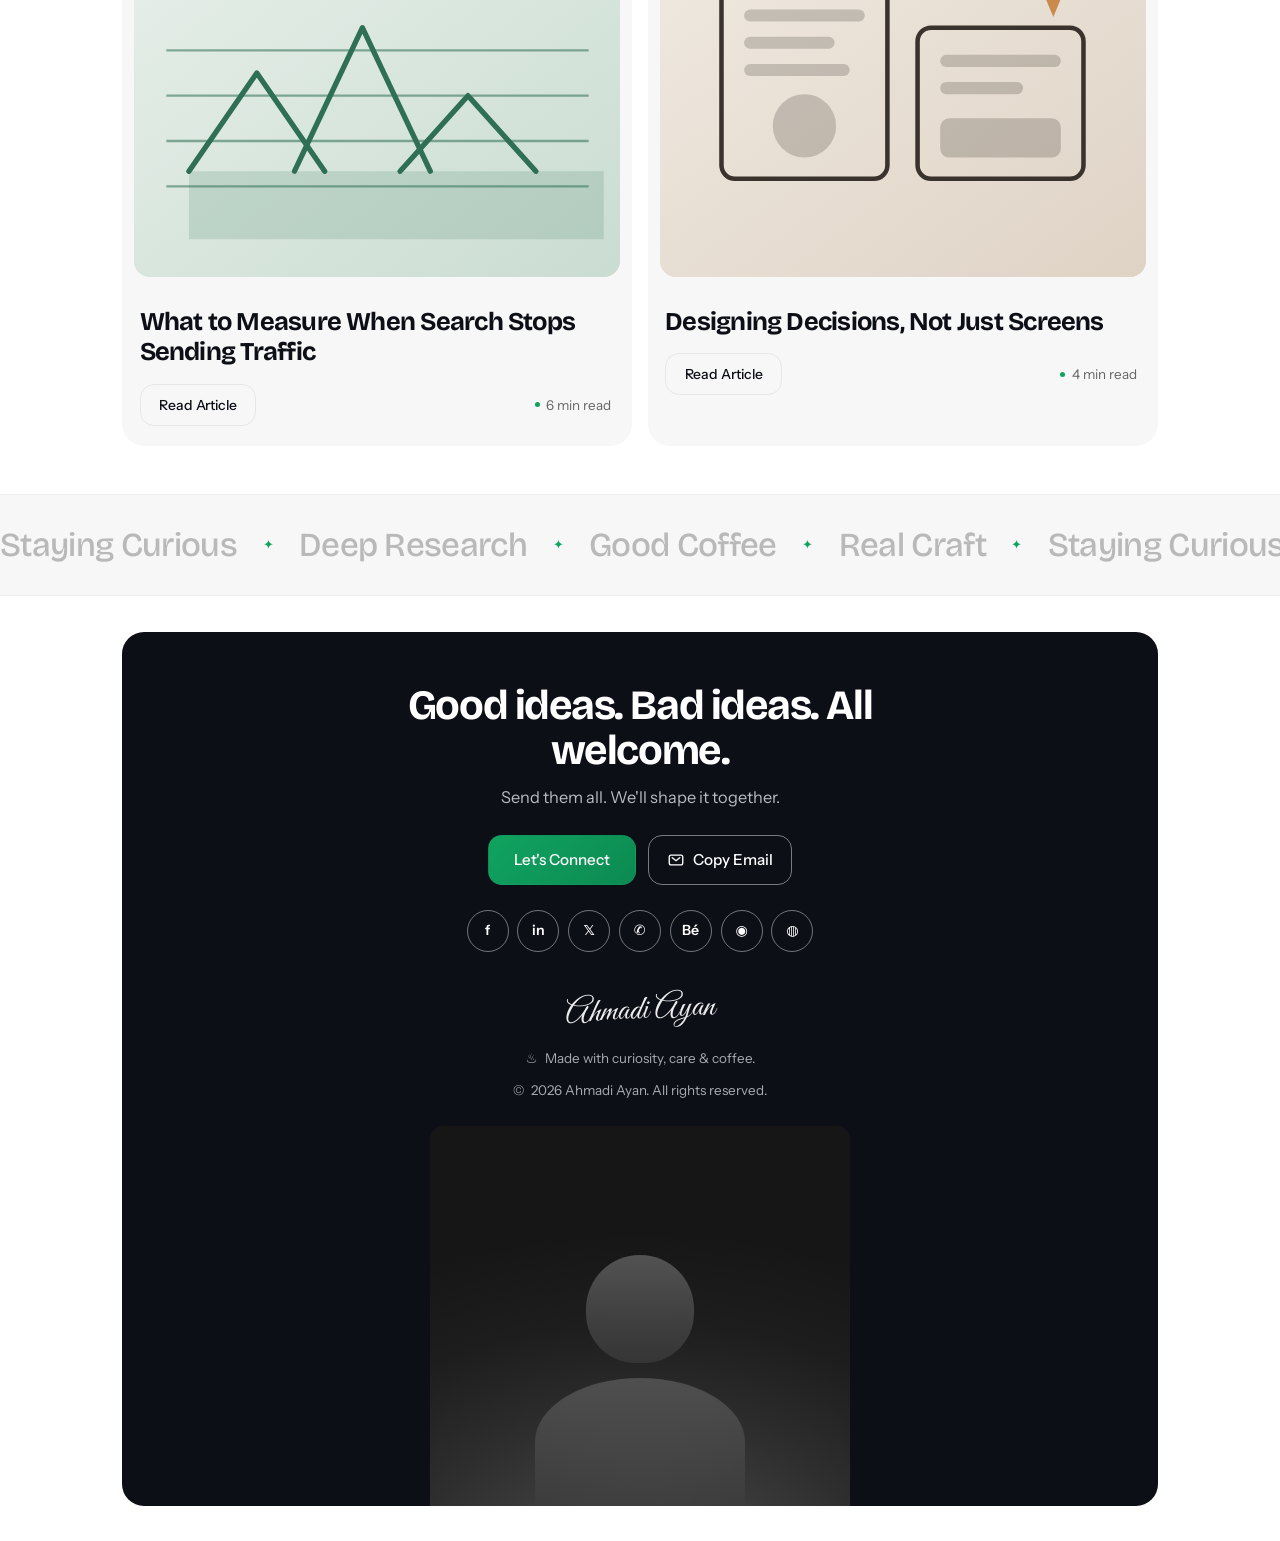
==== commit f07ef6da: "New button system: green gradient primary, outline secondary, sheen hover" ====
--- a/article.html
+++ b/article.html
@@ -13,6 +13,7 @@
 <link rel="stylesheet" href="css/style.css" />
 <link rel="stylesheet" href="css/article.css" />
 <link rel="stylesheet" href="css/theme.css" />
+<link rel="stylesheet" href="css/buttons.css" />
 </head>
 <body class="page-article">
 <canvas id="particles" aria-hidden="true"></canvas>
--- a/css/style.css
+++ b/css/style.css
@@ -360,23 +360,6 @@
   overflow: hidden;
 }
 
-.btn-pill {
-  display: inline-flex;
-  align-items: center;
-  justify-content: center;
-  gap: .5rem;
-  min-height: 46px;
-  padding: .72rem 1.4rem;
-  border-radius: 999px;
-  background: var(--white);
-  color: var(--ink);
-  font-size: .95rem;
-  font-weight: 500;
-  border: 1px solid transparent;
-  transition: transform .25s var(--ease), background .25s var(--ease), border-color .25s var(--ease), color .25s var(--ease);
-}
-.btn-pill:hover { transform: translateY(-1px); border-color: var(--line); }
-.btn-pill:active { transform: scale(.98); }
 
 .featured .btn-pill { margin-top: 1.1rem; }
 
@@ -390,31 +373,7 @@
   margin-bottom: .95rem;
 }
 
-.chips {
-  display: flex;
-  flex-wrap: wrap;
-  gap: .5rem;
-  margin-bottom: 1.15rem;
-}
-
-.chip {
-  min-height: 40px;
-  padding: .5rem 1.05rem;
-  border-radius: 999px;
-  border: 1px solid var(--line);
-  background: var(--white);
-  font-size: .9rem;
-  font-weight: 500;
-  color: var(--ink);
-  transition: background .25s var(--ease), border-color .25s var(--ease), color .25s var(--ease);
-  -webkit-tap-highlight-color: transparent;
-}
-.chip:hover { border-color: #cfcfcf; }
-.chip.is-active {
-  background: var(--ink);
-  border-color: var(--ink);
-  color: #fff;
-}
+
 
 .search-field {
   display: flex;
--- a/css/theme.css
+++ b/css/theme.css
@@ -29,19 +29,12 @@
   backdrop-filter: blur(14px);
 }
 
-[data-theme="dark"] .pill-nav { background: #161821; }
 [data-theme="dark"] .pill-link { color: #fff; }
 [data-theme="dark"] .pill-link:hover { background: rgba(255, 255, 255, .07); }
 [data-theme="dark"] .pill-link.is-active { background: #232733; }
 
-[data-theme="dark"] .btn-resume { background: #161821; color: #fff; }
-[data-theme="dark"] .btn-resume:hover { background: #232733; }
-
-[data-theme="dark"] .icon-soft { background: #161821; color: #fff; }
-[data-theme="dark"] .icon-soft:hover { background: #232733; }
-
-[data-theme="dark"] .icon-dark { background: #fff; color: #0d0f17; }
-[data-theme="dark"] .icon-dark:hover { background: #e6e6e6; }
+
+
 
 [data-theme="dark"] .menu-panel,
 [data-theme="dark"] .search-sheet { background: #0d0f17; }
@@ -63,13 +56,8 @@
 [data-theme="dark"] .pupil { background: #f2f4f8; }
 [data-theme="dark"] .glint { background: #0d0f17; }
 
-[data-theme="dark"] .btn-meet { background: #fff; color: #0d0f17; }
-[data-theme="dark"] .btn-meet:hover { background: #f2f2f2; }
-[data-theme="dark"] .meet-ico svg path { fill: #0d0f17; }
 
 /* role tabs keep their soft tints but tone down */
-[data-theme="dark"] .role-tab { color: #0d0f17; }
-[data-theme="dark"] .role-tab .role-label { color: #0d0f17; }
 
 /* sections */
 [data-theme="dark"] .sect--gray { background: #0d0f17; }
@@ -104,25 +92,9 @@
   border-color: #232733;
 }
 
-[data-theme="dark"] .chip {
-  background: #161821;
-  color: #f2f4f8;
-}
-[data-theme="dark"] .chip:hover { background: #232733; }
-[data-theme="dark"] .chip.is-active { background: #fff; color: #0d0f17; }
-
-[data-theme="dark"] .chips--plain li,
-[data-theme="dark"] .tags li { background: #1a1d27; color: #a3a3a3; }
-
-[data-theme="dark"] .btn-outline {
-  background: #15171e;
-  border-color: #232733;
-  color: #f2f4f8;
-}
-[data-theme="dark"] .btn-outline:hover { border-color: #fff; }
-
-[data-theme="dark"] .btn-dark { background: #fff; color: #0d0f17; }
-[data-theme="dark"] .btn-dark:hover { background: #e9e9e9; }
+
+
+
 
 [data-theme="dark"] .step { background: #15171e; border: 1px solid #232733; }
 
@@ -148,8 +120,6 @@
 /* blog + article */
 [data-theme="dark"] .post-card { background: #15171e; }
 [data-theme="dark"] .post-card:hover { background: #1a1d27; }
-[data-theme="dark"] .btn-pill { background: #232733; color: #fff; }
-[data-theme="dark"] .btn-pill:hover { border-color: #3a3f4b; }
 
 [data-theme="dark"] .prose { color: #b9bcc4; }
 [data-theme="dark"] .prose .lead,
@@ -168,8 +138,6 @@
 [data-theme="dark"] .res-table th { background: #101219; border-color: #232733; }
 [data-theme="dark"] .res-table td { border-color: #1e2230; color: #f2f4f8; }
 [data-theme="dark"] .res-table tbody tr:hover { background: #1a1d27; }
-[data-theme="dark"] .tbl-btn { border-color: #232733; }
-[data-theme="dark"] .tbl-btn:hover { border-color: #fff; background: #232733; }
 
 [data-theme="dark"] .book-cover { box-shadow: inset 0 0 0 1px rgba(255, 255, 255, .08); }
 
@@ -178,7 +146,6 @@
 
 [data-theme="dark"] .toast { background: #fff; color: #0d0f17; }
 
-[data-theme="dark"] .fab { background: #fff; color: #0d0f17; }
 
 [data-theme="dark"] .awards { border-color: #232733; }
 [data-theme="dark"] .awards li { color: #f2f4f8; }
@@ -274,8 +241,6 @@
 .pill-link.is-active { box-shadow: inset 0 -2px 0 var(--green); }
 .visit { color: var(--green-ink); }
 .text-link, .view-all:hover, .crumb a:hover { color: var(--green-ink); }
-.chip.is-active { background: var(--green); border-color: var(--green); }
-[data-theme="dark"] .chip.is-active { background: var(--green); color: #06251a; }
 .price-list li::before { background: var(--green); }
 .awards li::before { color: var(--green); }
 .read-time i { background: var(--green); }
--- a/css/buttons.css
+++ b/css/buttons.css
@@ -0,0 +1,325 @@
+/* =========================================================
+   button system — unified, green-accented
+   ========================================================= */
+
+:root {
+  --btn-h: 50px;
+  --btn-h-sm: 42px;
+  --btn-r: 14px;
+  --btn-shine: rgba(255, 255, 255, .18);
+}
+
+/* ---------------- base ---------------- */
+.btn-dark,
+.btn-outline,
+.btn-meet,
+.btn-pill,
+.btn-resume,
+.tbl-btn,
+.chip {
+  --btn-fg: #fff;
+  position: relative;
+  display: inline-flex;
+  align-items: center;
+  justify-content: center;
+  gap: .5rem;
+  font-family: "Instrument Sans", system-ui, sans-serif;
+  font-size: .93rem;
+  font-weight: 500;
+  letter-spacing: -.005em;
+  line-height: 1;
+  border: 1px solid transparent;
+  border-radius: var(--btn-r);
+  cursor: pointer;
+  overflow: hidden;
+  isolation: isolate;
+  -webkit-tap-highlight-color: transparent;
+  transition:
+    transform .22s cubic-bezier(.22,.61,.36,1),
+    background .25s cubic-bezier(.22,.61,.36,1),
+    border-color .25s cubic-bezier(.22,.61,.36,1),
+    color .25s cubic-bezier(.22,.61,.36,1),
+    box-shadow .28s cubic-bezier(.22,.61,.36,1);
+}
+
+/* hover sheen */
+.btn-dark::after,
+.btn-outline::after,
+.btn-meet::after,
+.btn-pill::after {
+  content: "";
+  position: absolute;
+  inset: 0;
+  z-index: -1;
+  background: linear-gradient(
+    110deg,
+    transparent 20%,
+    var(--btn-shine) 45%,
+    transparent 62%
+  );
+  transform: translateX(-120%);
+  transition: transform .62s cubic-bezier(.22,.61,.36,1);
+}
+.btn-dark:hover::after,
+.btn-outline:hover::after,
+.btn-meet:hover::after,
+.btn-pill:hover::after { transform: translateX(120%); }
+
+/* ---------------- primary (green) ---------------- */
+.btn-dark,
+.btn-meet {
+  min-height: var(--btn-h);
+  padding: 0 1.6rem;
+  background: linear-gradient(135deg, var(--green) 0%, var(--green-ink) 100%);
+  color: #fff;
+  box-shadow:
+    0 1px 2px rgba(6, 37, 26, .16),
+    0 10px 26px -14px rgba(16, 163, 96, .85);
+}
+.btn-dark:hover,
+.btn-meet:hover {
+  background: linear-gradient(135deg, var(--green-ink) 0%, var(--green) 100%);
+  box-shadow:
+    0 2px 4px rgba(6, 37, 26, .18),
+    0 16px 34px -14px rgba(16, 163, 96, .95);
+  transform: translateY(-2px);
+}
+.btn-dark:active,
+.btn-meet:active { transform: translateY(0) scale(.985); }
+
+[data-theme="dark"] .btn-dark,
+[data-theme="dark"] .btn-meet {
+  background: linear-gradient(135deg, var(--green) 0%, #14b877 100%);
+  color: #06251a;
+  box-shadow: 0 10px 28px -16px rgba(52, 211, 153, .9);
+}
+
+/* ---------------- secondary (outline) ---------------- */
+.btn-outline {
+  min-height: var(--btn-h);
+  padding: 0 1.5rem;
+  background: var(--white);
+  border-color: var(--line);
+  color: var(--ink);
+}
+.btn-outline:hover {
+  border-color: var(--green);
+  color: var(--green-ink);
+  background: var(--green-soft);
+  transform: translateY(-2px);
+  box-shadow: 0 10px 24px -18px rgba(16, 163, 96, .8);
+}
+.btn-outline:active { transform: translateY(0) scale(.985); }
+
+[data-theme="dark"] .btn-outline {
+  background: #15171e;
+  border-color: #2b303c;
+  color: #f2f4f8;
+}
+[data-theme="dark"] .btn-outline:hover {
+  border-color: var(--green);
+  color: var(--green);
+  background: var(--green-soft);
+}
+
+/* ---------------- ghost / soft pill ---------------- */
+.btn-pill {
+  min-height: var(--btn-h-sm);
+  padding: 0 1.15rem;
+  background: var(--soft);
+  border-color: var(--line);
+  color: var(--ink);
+  font-size: .87rem;
+}
+.btn-pill:hover {
+  background: var(--white);
+  border-color: var(--green);
+  color: var(--green-ink);
+  transform: translateY(-1px);
+}
+.btn-pill:active { transform: scale(.985); }
+
+/* footer variants */
+.btn-full {
+  min-height: var(--btn-h);
+  background: linear-gradient(135deg, var(--green) 0%, var(--green-ink) 100%);
+  border-color: transparent;
+  color: #fff;
+  font-size: .95rem;
+}
+.btn-full:hover {
+  background: linear-gradient(135deg, var(--green-ink), var(--green));
+  color: #fff;
+  border-color: transparent;
+  box-shadow: 0 16px 34px -16px rgba(16, 163, 96, .9);
+}
+
+.btn-ghost {
+  min-height: var(--btn-h);
+  background: transparent;
+  border-color: rgba(255, 255, 255, .45);
+  color: #fff;
+  font-size: .95rem;
+}
+.btn-ghost:hover {
+  background: rgba(255, 255, 255, .1);
+  border-color: #fff;
+  color: #fff;
+}
+.btn-ghost svg { width: 18px; height: 18px; }
+
+/* ---------------- resume button (header) ---------------- */
+.btn-resume {
+  min-height: 40px;
+  padding: 0 1rem;
+  border-radius: 999px;
+  background: var(--soft);
+  border-color: var(--line);
+  color: var(--ink);
+  font-size: .9rem;
+}
+.btn-resume:hover {
+  background: var(--green-soft);
+  border-color: var(--green);
+  color: var(--green-ink);
+  transform: translateY(-1px);
+}
+[data-theme="dark"] .btn-resume {
+  background: #161821;
+  border-color: #2b303c;
+  color: #f2f4f8;
+}
+[data-theme="dark"] .btn-resume:hover {
+  border-color: var(--green);
+  color: var(--green);
+  background: var(--green-soft);
+}
+
+/* ---------------- chips ---------------- */
+.chip {
+  min-height: 40px;
+  padding: 0 1.2rem;
+  border-radius: 999px;
+  background: var(--white);
+  border-color: var(--line);
+  color: var(--ink);
+  font-size: .88rem;
+}
+.chip:hover {
+  border-color: var(--green);
+  color: var(--green-ink);
+  background: var(--green-soft);
+}
+.chip.is-active,
+.chip.is-active:hover {
+  background: linear-gradient(135deg, var(--green), var(--green-ink));
+  border-color: transparent;
+  color: #fff;
+  box-shadow: 0 8px 20px -12px rgba(16, 163, 96, .9);
+}
+[data-theme="dark"] .chip.is-active {
+  background: var(--green);
+  color: #06251a;
+}
+
+/* ---------------- table button ---------------- */
+.tbl-btn {
+  min-height: 34px;
+  padding: 0 .9rem;
+  border-radius: 999px;
+  background: transparent;
+  border-color: var(--line);
+  color: var(--ink);
+  font-size: .8rem;
+}
+.tbl-btn:hover {
+  border-color: var(--green);
+  color: var(--green-ink);
+  background: var(--green-soft);
+}
+
+/* ---------------- circular icon buttons ---------------- */
+.icon-btn,
+.sheet-close,
+.theme-btn {
+  border-radius: 12px;
+  transition:
+    transform .22s var(--ease),
+    background .25s var(--ease),
+    border-color .25s var(--ease),
+    color .25s var(--ease),
+    box-shadow .28s var(--ease);
+}
+.icon-btn:hover { transform: translateY(-1px); }
+
+.icon-dark {
+  background: linear-gradient(135deg, var(--ink), #1e2230);
+  color: #fff;
+  box-shadow: 0 8px 20px -14px rgba(13, 15, 23, .9);
+}
+.icon-dark:hover {
+  background: linear-gradient(135deg, var(--green), var(--green-ink));
+  box-shadow: 0 10px 24px -14px rgba(16, 163, 96, .9);
+}
+[data-theme="dark"] .icon-dark {
+  background: #fff;
+  color: #0d0f17;
+}
+[data-theme="dark"] .icon-dark:hover {
+  background: var(--green);
+  color: #06251a;
+}
+
+.icon-soft,
+.theme-btn {
+  border-color: var(--line);
+  color: var(--ink);
+}
+.icon-soft:hover,
+.theme-btn:hover {
+  border-color: var(--green);
+  color: var(--green-ink);
+  background: var(--green-soft);
+}
+
+/* ---------------- floating action button ---------------- */
+.fab {
+  border-radius: 16px;
+  background: linear-gradient(135deg, var(--green), var(--green-ink));
+  color: #fff;
+  box-shadow:
+    0 2px 6px rgba(6, 37, 26, .18),
+    0 14px 32px -12px rgba(16, 163, 96, .85);
+}
+.fab:hover {
+  transform: translateY(-3px);
+  box-shadow:
+    0 4px 10px rgba(6, 37, 26, .2),
+    0 20px 40px -12px rgba(16, 163, 96, .95);
+}
+[data-theme="dark"] .fab {
+  background: var(--green);
+  color: #06251a;
+}
+
+/* ---------------- meet button internals ---------------- */
+.meet-ico svg path { fill: #fff; }
+[data-theme="dark"] .meet-ico svg path { fill: #06251a; }
+
+/* ---------------- focus ring ---------------- */
+.btn-dark:focus-visible,
+.btn-outline:focus-visible,
+.btn-meet:focus-visible,
+.btn-pill:focus-visible,
+.chip:focus-visible,
+.btn-resume:focus-visible,
+.tbl-btn:focus-visible,
+.fab:focus-visible {
+  outline: 2px solid var(--green);
+  outline-offset: 3px;
+}
+
+/* ---------------- size mutators ---------------- */
+.btn-sm { min-height: 38px; padding: 0 1rem; font-size: .85rem; }
+.btn-lg { min-height: 56px; padding: 0 2rem; font-size: 1rem; }
+.btn-block { width: 100%; }
